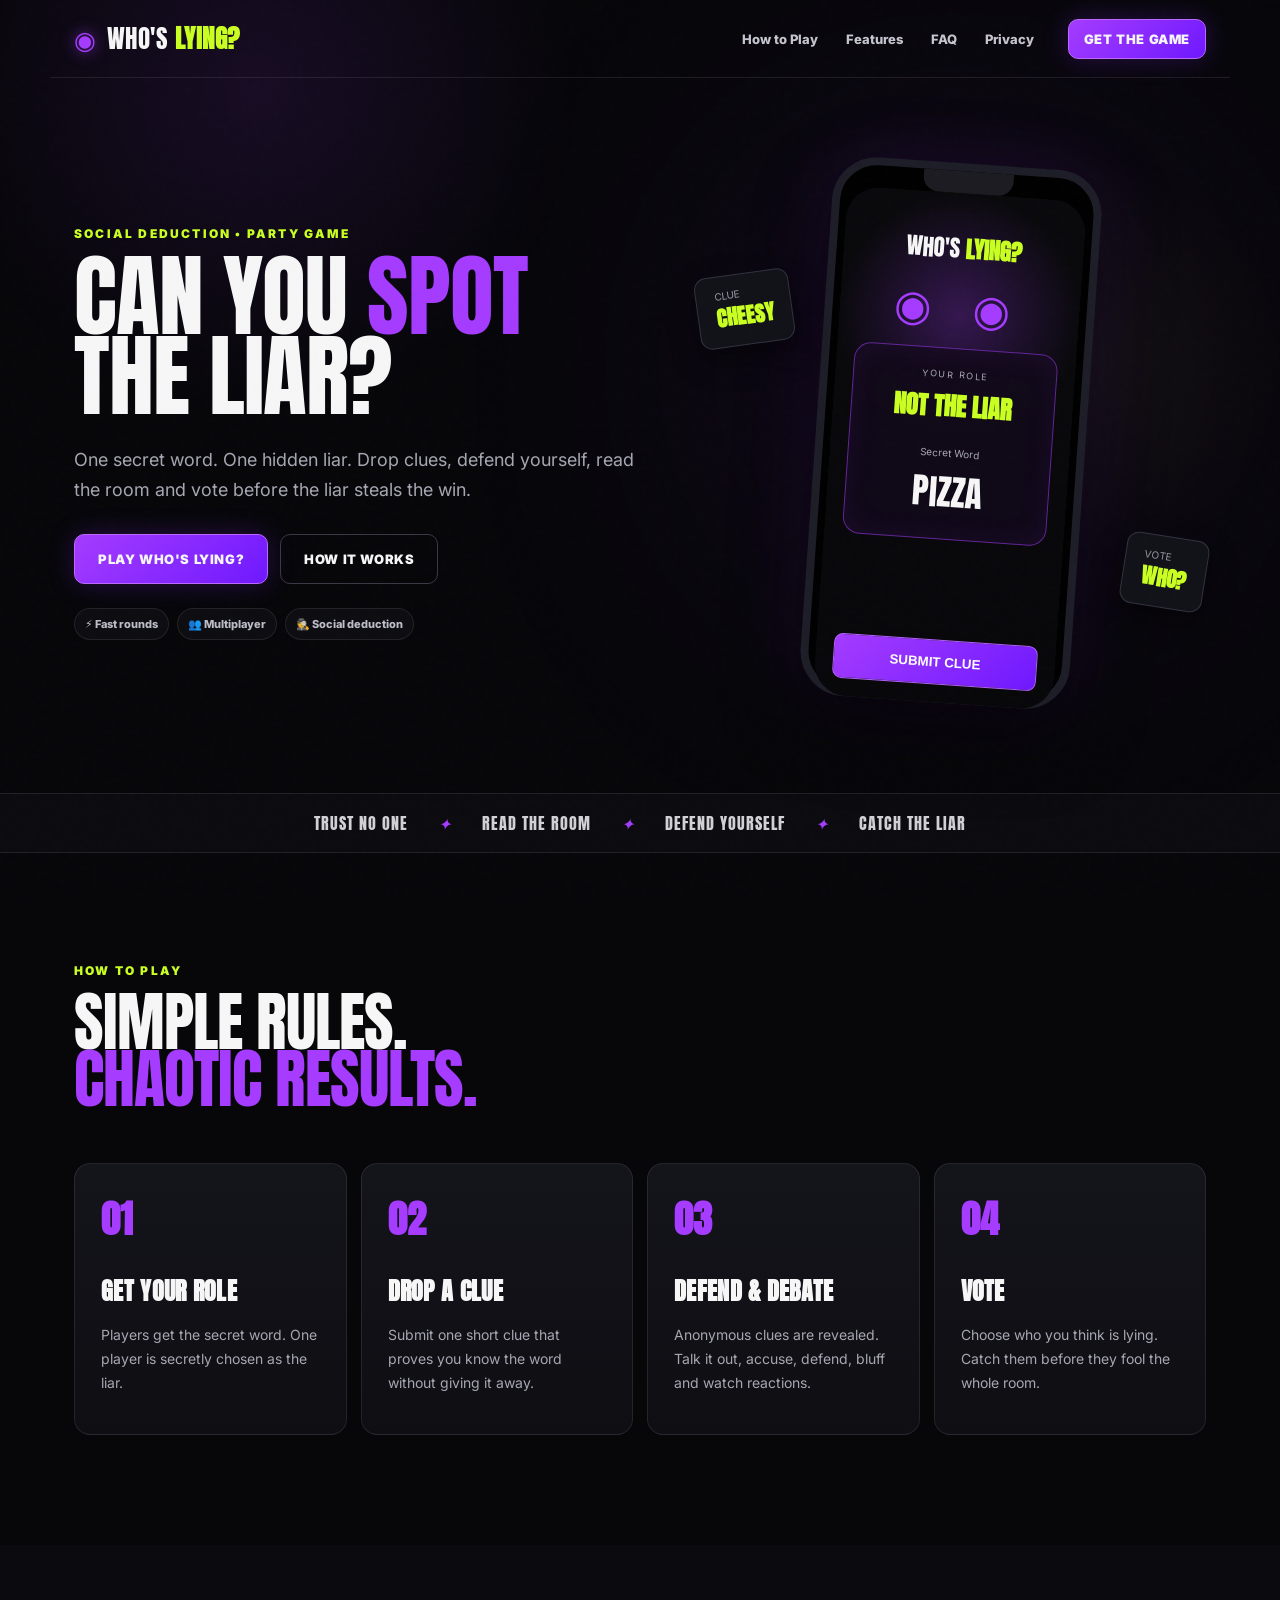
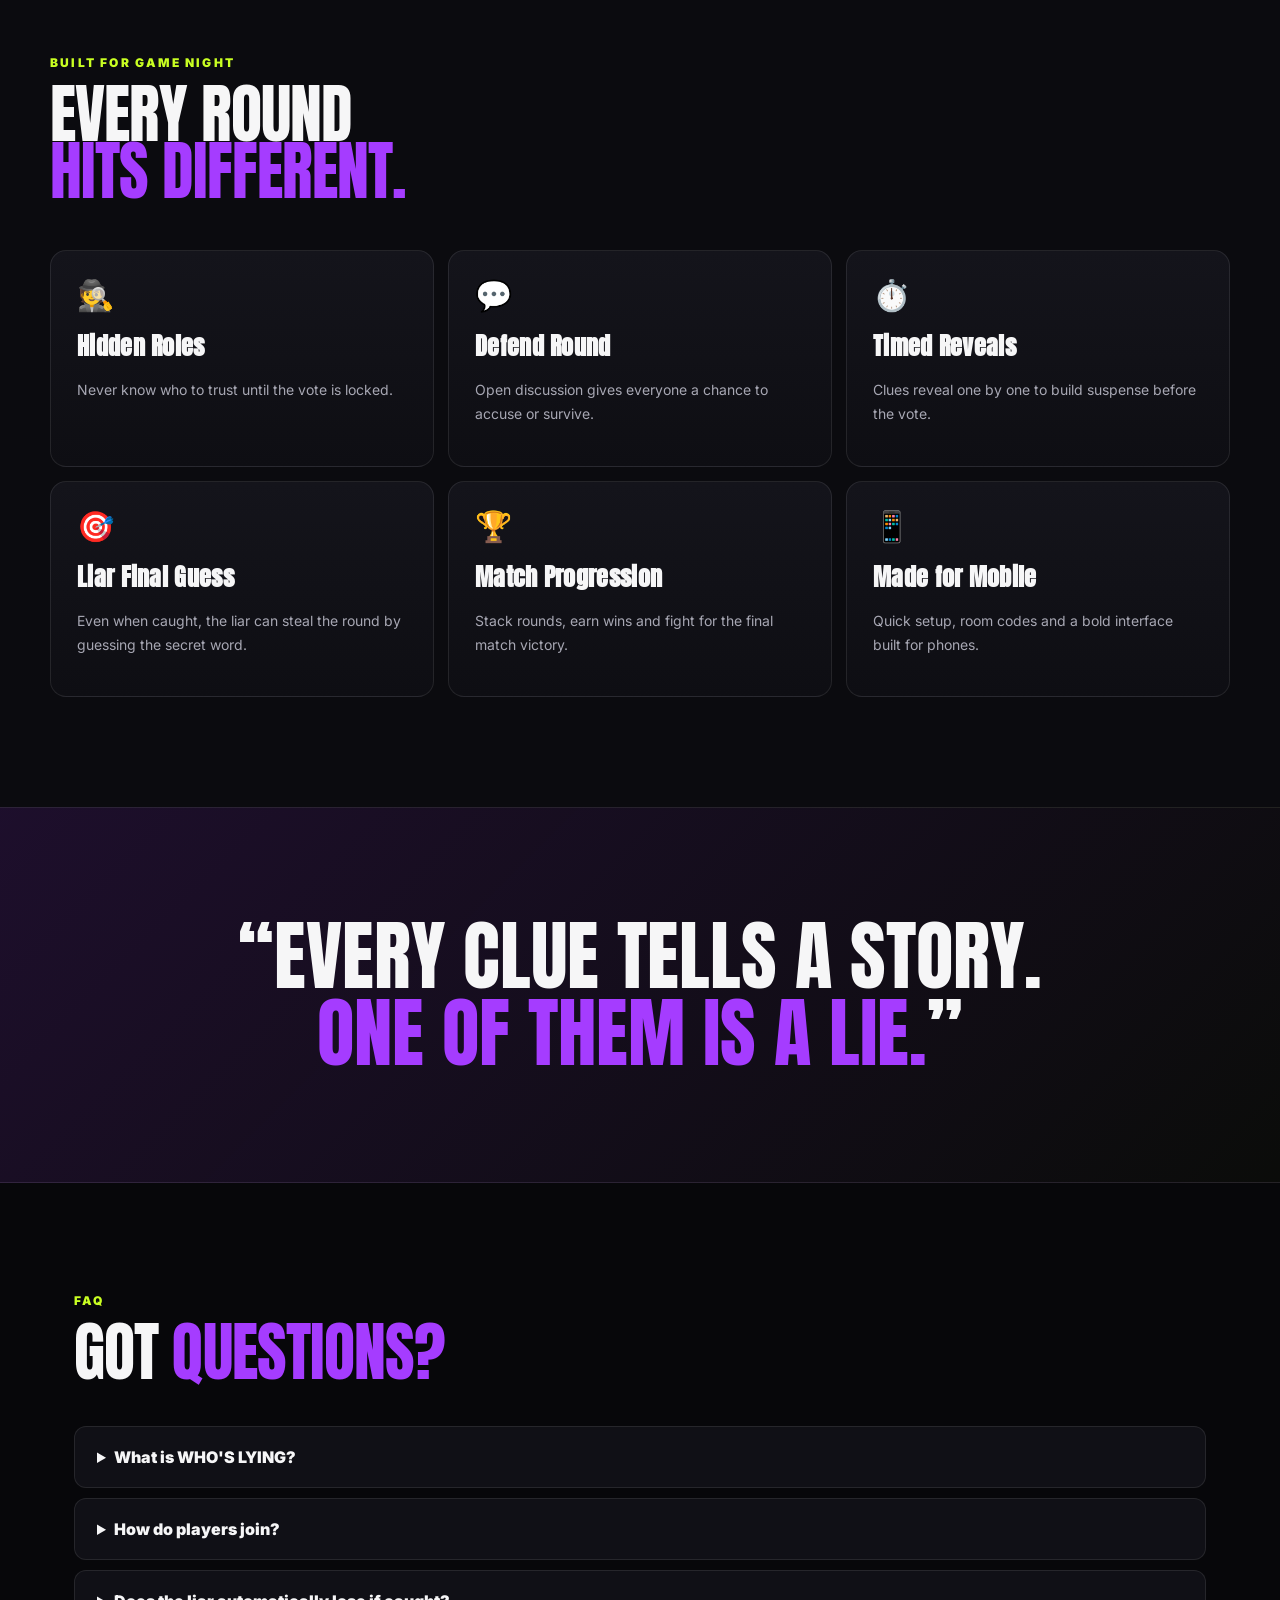
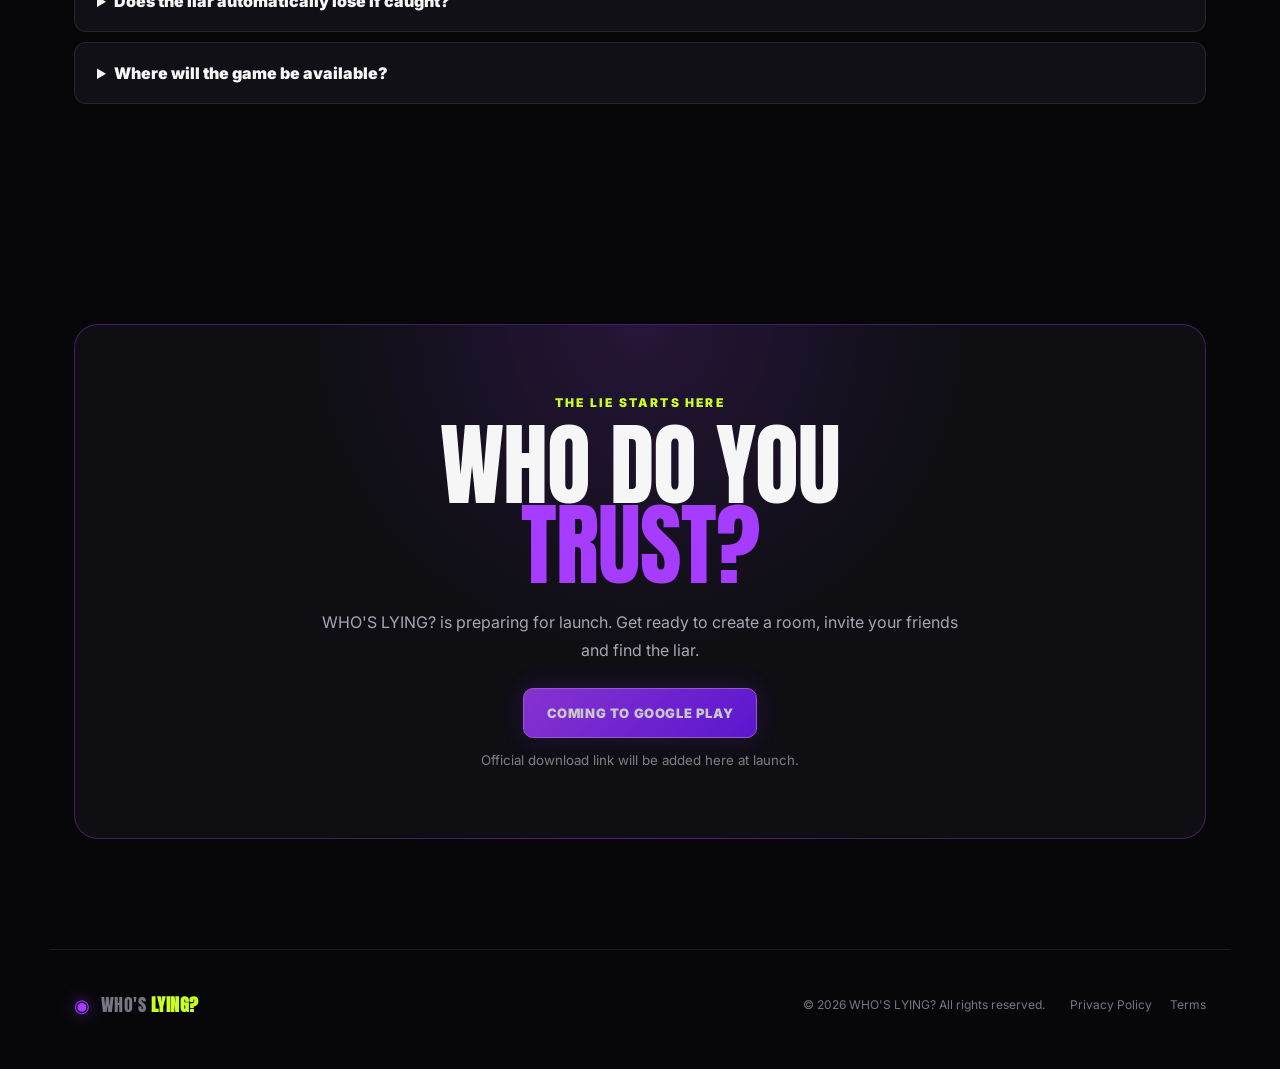
==== index.html @ 8c1a3a55 "Add files via upload" ====
<!DOCTYPE html>
<html lang="en">
<head>
  <meta charset="UTF-8" />
  <meta name="viewport" content="width=device-width, initial-scale=1.0" />
  <meta name="theme-color" content="#09090b" />
  <meta name="description" content="WHO'S LYING? — A fast-paced social deduction party game of clues, deception, debate and betrayal." />
  <title>WHO'S LYING? | Official Game</title>
  <link rel="icon" href="assets/favicon.svg" type="image/svg+xml" />
  <link rel="stylesheet" href="styles.css" />
</head>
<body>
  <div class="noise"></div>
  <header class="site-header">
    <a href="#top" class="brand" aria-label="WHO'S LYING home">
      <span class="eye">◉</span>
      <span>WHO'S <b>LYING?</b></span>
    </a>
    <nav>
      <a href="#how">How to Play</a>
      <a href="#features">Features</a>
      <a href="#faq">FAQ</a>
      <a href="privacy.html">Privacy</a>
    </nav>
    <a class="btn btn-small" href="#download">GET THE GAME</a>
  </header>

  <main id="top">
    <section class="hero">
      <div class="hero-glow"></div>
      <div class="hero-copy reveal">
        <div class="eyebrow">SOCIAL DEDUCTION • PARTY GAME</div>
        <h1>CAN YOU <span>SPOT</span><br>THE LIAR?</h1>
        <p>One secret word. One hidden liar. Drop clues, defend yourself, read the room and vote before the liar steals the win.</p>
        <div class="hero-actions">
          <a class="btn" href="#download">PLAY WHO'S LYING?</a>
          <a class="btn btn-ghost" href="#how">HOW IT WORKS</a>
        </div>
        <div class="chips">
          <span>⚡ Fast rounds</span>
          <span>👥 Multiplayer</span>
          <span>🕵️ Social deduction</span>
        </div>
      </div>

      <div class="hero-card reveal">
        <div class="phone">
          <div class="phone-top"></div>
          <div class="screen">
            <div class="mini-logo">WHO'S <strong>LYING?</strong></div>
            <div class="eyes">◉ ◉</div>
            <div class="role-card">
              <div class="tiny">YOUR ROLE</div>
              <h3>NOT THE LIAR</h3>
              <p>Secret Word</p>
              <div class="secret">PIZZA</div>
            </div>
            <button>SUBMIT CLUE</button>
          </div>
        </div>
        <div class="float-card fc1">CLUE<br><strong>CHEESY</strong></div>
        <div class="float-card fc2">VOTE<br><strong>WHO?</strong></div>
      </div>
    </section>

    <section class="ticker">
      <span>TRUST NO ONE</span><i>✦</i><span>READ THE ROOM</span><i>✦</i><span>DEFEND YOURSELF</span><i>✦</i><span>CATCH THE LIAR</span>
    </section>

    <section id="how" class="section">
      <div class="section-heading reveal">
        <div class="eyebrow">HOW TO PLAY</div>
        <h2>SIMPLE RULES.<br><span>CHAOTIC RESULTS.</span></h2>
      </div>
      <div class="steps">
        <article class="step reveal"><b>01</b><h3>GET YOUR ROLE</h3><p>Players get the secret word. One player is secretly chosen as the liar.</p></article>
        <article class="step reveal"><b>02</b><h3>DROP A CLUE</h3><p>Submit one short clue that proves you know the word without giving it away.</p></article>
        <article class="step reveal"><b>03</b><h3>DEFEND & DEBATE</h3><p>Anonymous clues are revealed. Talk it out, accuse, defend, bluff and watch reactions.</p></article>
        <article class="step reveal"><b>04</b><h3>VOTE</h3><p>Choose who you think is lying. Catch them before they fool the whole room.</p></article>
      </div>
    </section>

    <section id="features" class="section alt">
      <div class="section-heading reveal">
        <div class="eyebrow">BUILT FOR GAME NIGHT</div>
        <h2>EVERY ROUND<br><span>HITS DIFFERENT.</span></h2>
      </div>
      <div class="feature-grid">
        <article class="feature reveal"><div>🕵️</div><h3>Hidden Roles</h3><p>Never know who to trust until the vote is locked.</p></article>
        <article class="feature reveal"><div>💬</div><h3>Defend Round</h3><p>Open discussion gives everyone a chance to accuse or survive.</p></article>
        <article class="feature reveal"><div>⏱️</div><h3>Timed Reveals</h3><p>Clues reveal one by one to build suspense before the vote.</p></article>
        <article class="feature reveal"><div>🎯</div><h3>Liar Final Guess</h3><p>Even when caught, the liar can steal the round by guessing the secret word.</p></article>
        <article class="feature reveal"><div>🏆</div><h3>Match Progression</h3><p>Stack rounds, earn wins and fight for the final match victory.</p></article>
        <article class="feature reveal"><div>📱</div><h3>Made for Mobile</h3><p>Quick setup, room codes and a bold interface built for phones.</p></article>
      </div>
    </section>

    <section class="quote-band">
      <div class="quote reveal">“EVERY CLUE TELLS A STORY.<br><span>ONE OF THEM IS A LIE.</span>”</div>
    </section>

    <section id="faq" class="section">
      <div class="section-heading reveal">
        <div class="eyebrow">FAQ</div>
        <h2>GOT <span>QUESTIONS?</span></h2>
      </div>
      <div class="faq-list">
        <details class="reveal"><summary>What is WHO'S LYING?</summary><p>A multiplayer social deduction party game where most players know a secret word and one hidden liar tries to blend in.</p></details>
        <details class="reveal"><summary>How do players join?</summary><p>The host creates a room and shares a room code. Other players enter the code to join the match.</p></details>
        <details class="reveal"><summary>Does the liar automatically lose if caught?</summary><p>No. The liar gets one final chance to guess the secret word. A correct guess steals the round.</p></details>
        <details class="reveal"><summary>Where will the game be available?</summary><p>The first public release is being prepared for Google Play. Additional platforms can be added later.</p></details>
      </div>
    </section>

    <section id="download" class="download section">
      <div class="download-box reveal">
        <div class="eyebrow">THE LIE STARTS HERE</div>
        <h2>WHO DO YOU<br><span>TRUST?</span></h2>
        <p>WHO'S LYING? is preparing for launch. Get ready to create a room, invite your friends and find the liar.</p>
        <a class="btn disabled" href="#" aria-disabled="true">COMING TO GOOGLE PLAY</a>
        <small>Official download link will be added here at launch.</small>
      </div>
    </section>
  </main>

  <footer>
    <div class="brand footer-brand"><span class="eye">◉</span><span>WHO'S <b>LYING?</b></span></div>
    <p>© <span id="year"></span> WHO'S LYING? All rights reserved.</p>
    <div><a href="privacy.html">Privacy Policy</a><a href="terms.html">Terms</a></div>
  </footer>

  <script src="script.js"></script>
</body>
</html>
---- styles.css ----
@import url('https://fonts.googleapis.com/css2?family=Anton&family=Inter:wght@400;600;700;800;900&display=swap');

:root{
  --bg:#07070a; --panel:#111116; --panel2:#15151d; --white:#f6f6f7;
  --muted:#a7a7b3; --purple:#a53cff; --purple2:#6f19ff; --lime:#c9ff22; --gold:#ffd43b;
  --border:rgba(255,255,255,.09); --max:1180px;
}
*{box-sizing:border-box}html{scroll-behavior:smooth}body{margin:0;background:var(--bg);color:var(--white);font-family:Inter,system-ui,sans-serif;overflow-x:hidden}
body:before{content:"";position:fixed;inset:0;pointer-events:none;background:radial-gradient(circle at 20% 10%,rgba(165,60,255,.11),transparent 25%),radial-gradient(circle at 85% 40%,rgba(201,255,34,.045),transparent 18%);z-index:-2}
.noise{position:fixed;inset:0;opacity:.025;pointer-events:none;z-index:99;background-image:url("data:image/svg+xml,%3Csvg viewBox='0 0 180 180' xmlns='http://www.w3.org/2000/svg'%3E%3Cfilter id='n'%3E%3CfeTurbulence type='fractalNoise' baseFrequency='.8' numOctaves='4' stitchTiles='stitch'/%3E%3C/filter%3E%3Crect width='100%25' height='100%25' filter='url(%23n)' opacity='.5'/%3E%3C/svg%3E")}
a{color:inherit;text-decoration:none}.site-header{height:78px;display:flex;align-items:center;gap:34px;max-width:var(--max);margin:auto;padding:0 24px;border-bottom:1px solid var(--border)}
.brand{font-family:Anton,sans-serif;font-size:25px;letter-spacing:.5px;display:flex;align-items:center;gap:10px;white-space:nowrap}.brand b{color:var(--lime)}.eye{color:var(--purple);filter:drop-shadow(0 0 8px rgba(165,60,255,.65))}
nav{display:flex;gap:28px;margin-left:auto}nav a{font-size:13px;font-weight:800;color:#c5c5cf}nav a:hover{color:var(--lime)}
.btn{display:inline-flex;align-items:center;justify-content:center;padding:16px 23px;background:linear-gradient(135deg,var(--purple),var(--purple2));border:1px solid #bc68ff;border-radius:10px;font-size:13px;font-weight:900;letter-spacing:.6px;box-shadow:0 0 26px rgba(144,43,255,.24);transition:.2s transform,.2s box-shadow}
.btn:hover{transform:translateY(-2px);box-shadow:0 0 35px rgba(144,43,255,.38)}.btn-small{padding:11px 15px}.btn-ghost{background:transparent;border-color:#3a3a47;box-shadow:none}.btn-ghost:hover{border-color:var(--lime);box-shadow:none}.disabled{opacity:.8;cursor:default}
.hero{min-height:680px;max-width:var(--max);margin:auto;padding:85px 24px 90px;display:grid;grid-template-columns:1.05fr .95fr;align-items:center;gap:60px;position:relative}
.hero-glow{position:absolute;width:420px;height:420px;background:var(--purple);filter:blur(150px);opacity:.12;right:60px;top:80px;border-radius:50%;z-index:-1}
.eyebrow{font-size:12px;font-weight:900;letter-spacing:2.2px;color:var(--lime);margin-bottom:16px}.hero h1,.section-heading h2,.download h2{font-family:Anton,sans-serif;font-weight:400;font-size:clamp(60px,7vw,105px);line-height:.89;letter-spacing:-1px;margin:0}.hero h1 span,.section-heading span,.download h2 span,.quote span{color:var(--purple)}
.hero p{max-width:620px;color:var(--muted);font-size:18px;line-height:1.7;margin:28px 0}.hero-actions{display:flex;gap:12px;flex-wrap:wrap}.chips{display:flex;gap:8px;flex-wrap:wrap;margin-top:24px}.chips span{font-size:11px;font-weight:800;color:#bdbdc8;border:1px solid var(--border);background:#0d0d12;padding:8px 10px;border-radius:999px}
.hero-card{display:flex;align-items:center;justify-content:center;position:relative;min-height:480px}.phone{width:270px;height:540px;border:8px solid #1e1e28;border-radius:45px;background:#000;padding:7px;transform:rotate(4deg);box-shadow:0 30px 70px rgba(0,0,0,.6),0 0 70px rgba(165,60,255,.13)}
.phone-top{width:90px;height:22px;background:#1c1c22;border-radius:0 0 15px 15px;margin:-7px auto 0;position:relative;z-index:2}.screen{height:100%;border-radius:33px;padding:38px 18px 18px;background:radial-gradient(circle at 50% 24%,rgba(165,60,255,.28),transparent 30%),linear-gradient(#0a0a0d,#08080b);display:flex;flex-direction:column;align-items:center}
.mini-logo{font-family:Anton;font-size:23px}.mini-logo strong{color:var(--lime)}.eyes{font-size:43px;color:var(--purple);letter-spacing:15px;margin:15px 0}.role-card{width:100%;border:1px solid rgba(165,60,255,.55);background:rgba(18,10,26,.9);padding:20px;border-radius:17px;text-align:center;box-shadow:inset 0 0 30px rgba(165,60,255,.08)}.tiny{font-size:9px;color:#a7a7b3;letter-spacing:1.5px}.role-card h3{font-family:Anton;color:var(--lime);font-size:25px;margin:8px 0 20px}.role-card p{font-size:10px;margin:0;color:#a7a7b3}.secret{font-family:Anton;font-size:35px;margin-top:4px}.screen button{margin-top:auto;width:100%;padding:14px;border-radius:9px;border:1px solid #b65fff;background:linear-gradient(135deg,var(--purple),var(--purple2));color:white;font-weight:900}
.float-card{position:absolute;background:#121219;border:1px solid #333341;border-radius:12px;padding:13px 18px;font-size:10px;color:#9999a6;box-shadow:0 12px 30px rgba(0,0,0,.45)}.float-card strong{font-family:Anton;color:var(--lime);font-size:21px}.fc1{left:0;top:110px;transform:rotate(-8deg)}.fc2{right:0;bottom:95px;transform:rotate(9deg)}
.ticker{border-top:1px solid var(--border);border-bottom:1px solid var(--border);padding:17px 10px;display:flex;justify-content:center;gap:30px;flex-wrap:wrap;background:#0c0c10;font-family:Anton;letter-spacing:1px;color:#d1d1d7}.ticker i{color:var(--purple)}
.section{max-width:var(--max);margin:auto;padding:110px 24px}.section-heading h2{font-size:clamp(48px,5vw,76px)}.steps{display:grid;grid-template-columns:repeat(4,1fr);gap:14px;margin-top:55px}.step,.feature{background:linear-gradient(180deg,#14141b,#0e0e13);border:1px solid var(--border);border-radius:16px;padding:26px;min-height:230px}.step b{font-family:Anton;color:var(--purple);font-size:38px}.step h3,.feature h3{font-family:Anton;font-size:24px;letter-spacing:.3px;margin:25px 0 10px}.step p,.feature p{color:var(--muted);font-size:14px;line-height:1.7}.alt{max-width:none;background:#0b0b0f}.alt>*{max-width:var(--max);margin-left:auto;margin-right:auto}.feature-grid{display:grid;grid-template-columns:repeat(3,1fr);gap:14px;margin-top:50px}.feature{min-height:205px}.feature>div{font-size:30px}.feature h3{margin:15px 0 7px}
.quote-band{padding:110px 24px;text-align:center;background:linear-gradient(135deg,rgba(165,60,255,.14),rgba(201,255,34,.025));border-top:1px solid var(--border);border-bottom:1px solid var(--border)}.quote{font-family:Anton;font-size:clamp(40px,6vw,82px);line-height:1}
.faq-list{margin-top:45px;display:grid;gap:10px}.faq-list details{border:1px solid var(--border);background:#101016;border-radius:12px;padding:20px 22px}.faq-list summary{cursor:pointer;font-weight:900}.faq-list p{color:var(--muted);line-height:1.7}
.download-box{text-align:center;border:1px solid rgba(165,60,255,.35);border-radius:24px;padding:70px 30px;background:radial-gradient(circle at 50% 0%,rgba(165,60,255,.16),transparent 43%),#0e0e13}.download h2{font-size:clamp(56px,7vw,90px)}.download p{max-width:650px;margin:24px auto;color:var(--muted);line-height:1.7}.download small{display:block;margin-top:14px;color:#7f7f8c}
footer{max-width:var(--max);margin:auto;padding:35px 24px 45px;border-top:1px solid var(--border);display:flex;align-items:center;gap:25px;color:#777784;font-size:12px}.footer-brand{font-size:18px;margin-right:auto}footer div:last-child{display:flex;gap:18px}
.reveal{opacity:0;transform:translateY(18px);transition:opacity .65s ease,transform .65s ease}.reveal.visible{opacity:1;transform:none}

@media(max-width:900px){
  nav{display:none}.site-header{height:68px}.site-header .btn-small{margin-left:auto}.hero{grid-template-columns:1fr;padding-top:65px}.hero-copy{text-align:center}.hero p{margin-left:auto;margin-right:auto}.hero-actions,.chips{justify-content:center}.hero-card{margin-top:20px}.steps{grid-template-columns:1fr 1fr}.feature-grid{grid-template-columns:1fr 1fr}
}
@media(max-width:590px){
  .brand{font-size:20px}.site-header .btn-small{font-size:10px;padding:9px 10px}.hero{padding-left:18px;padding-right:18px;gap:20px}.hero h1{font-size:58px}.phone{width:235px;height:480px}.hero-card{min-height:500px}.fc1{left:-5px}.fc2{right:-5px}.steps,.feature-grid{grid-template-columns:1fr}.step{min-height:190px}.section{padding:80px 18px}.ticker{gap:14px;font-size:13px}footer{flex-direction:column;align-items:flex-start}.footer-brand{margin-right:0}
}
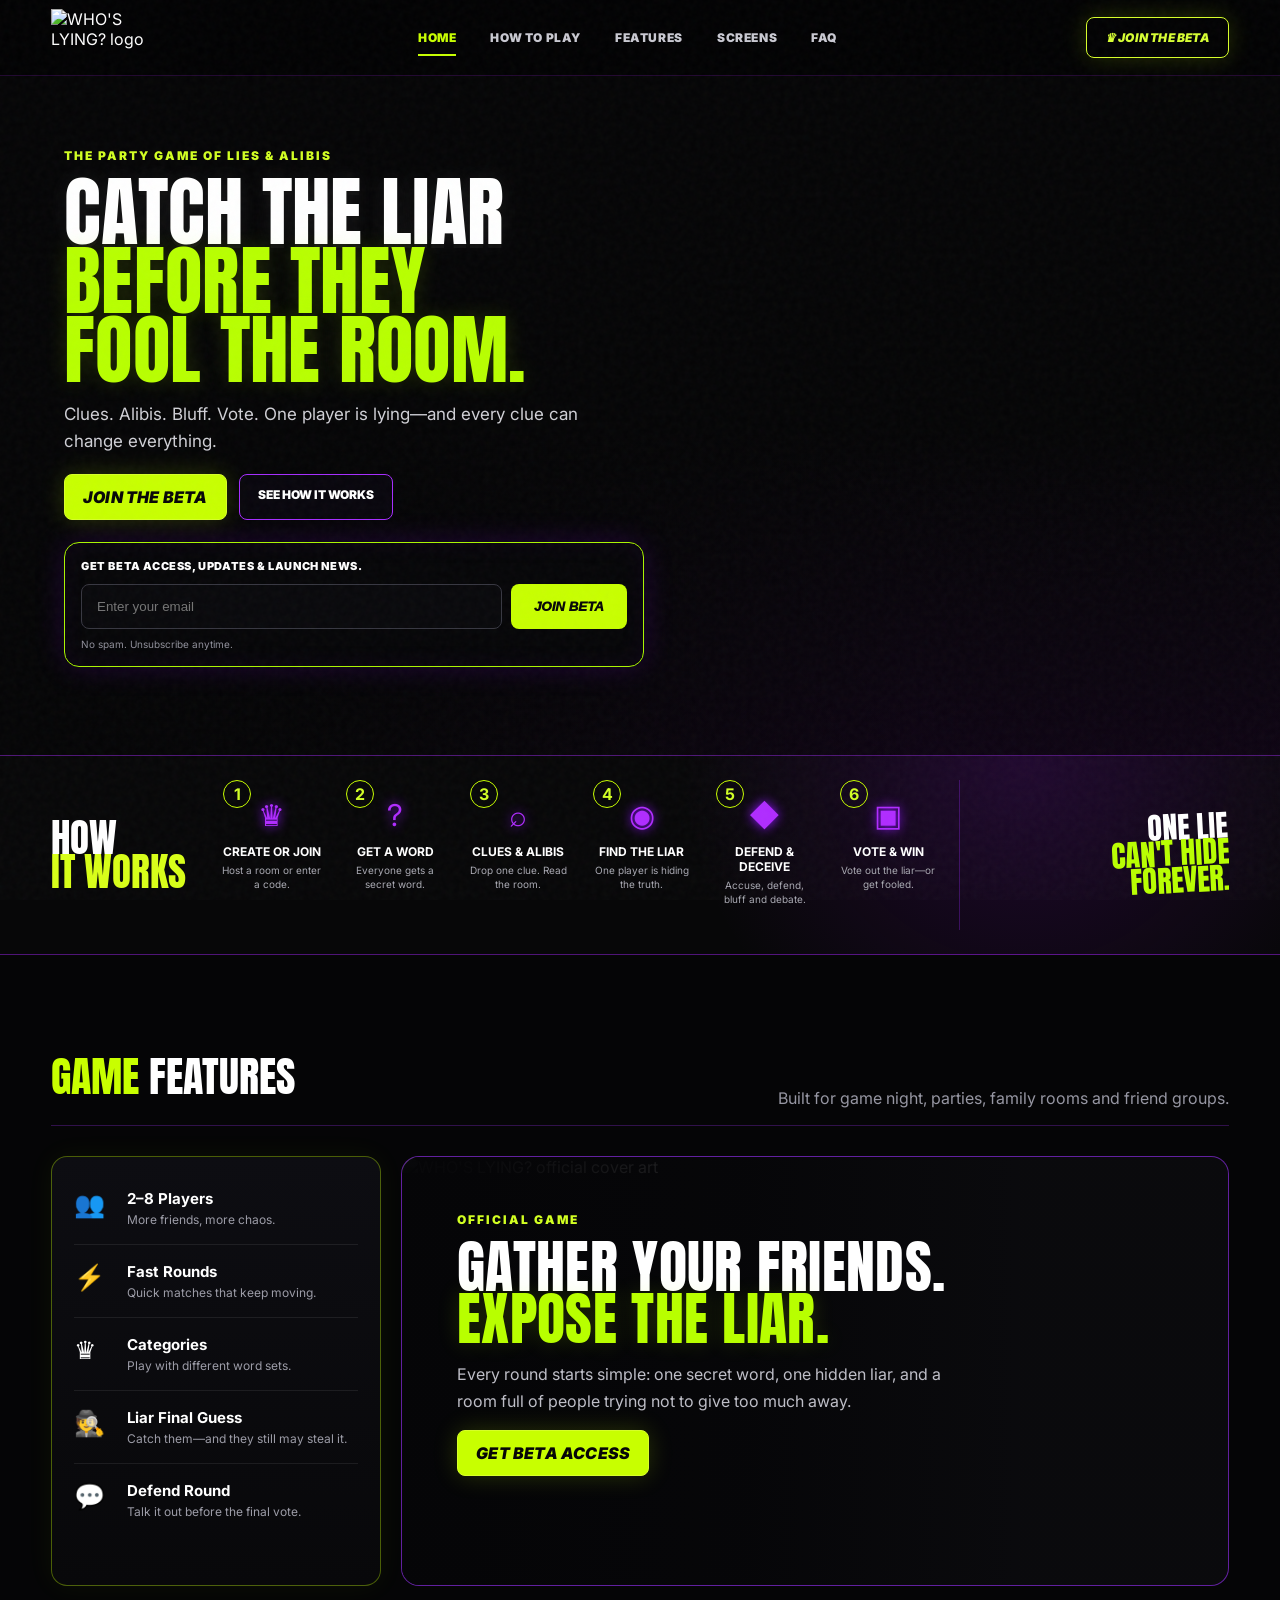
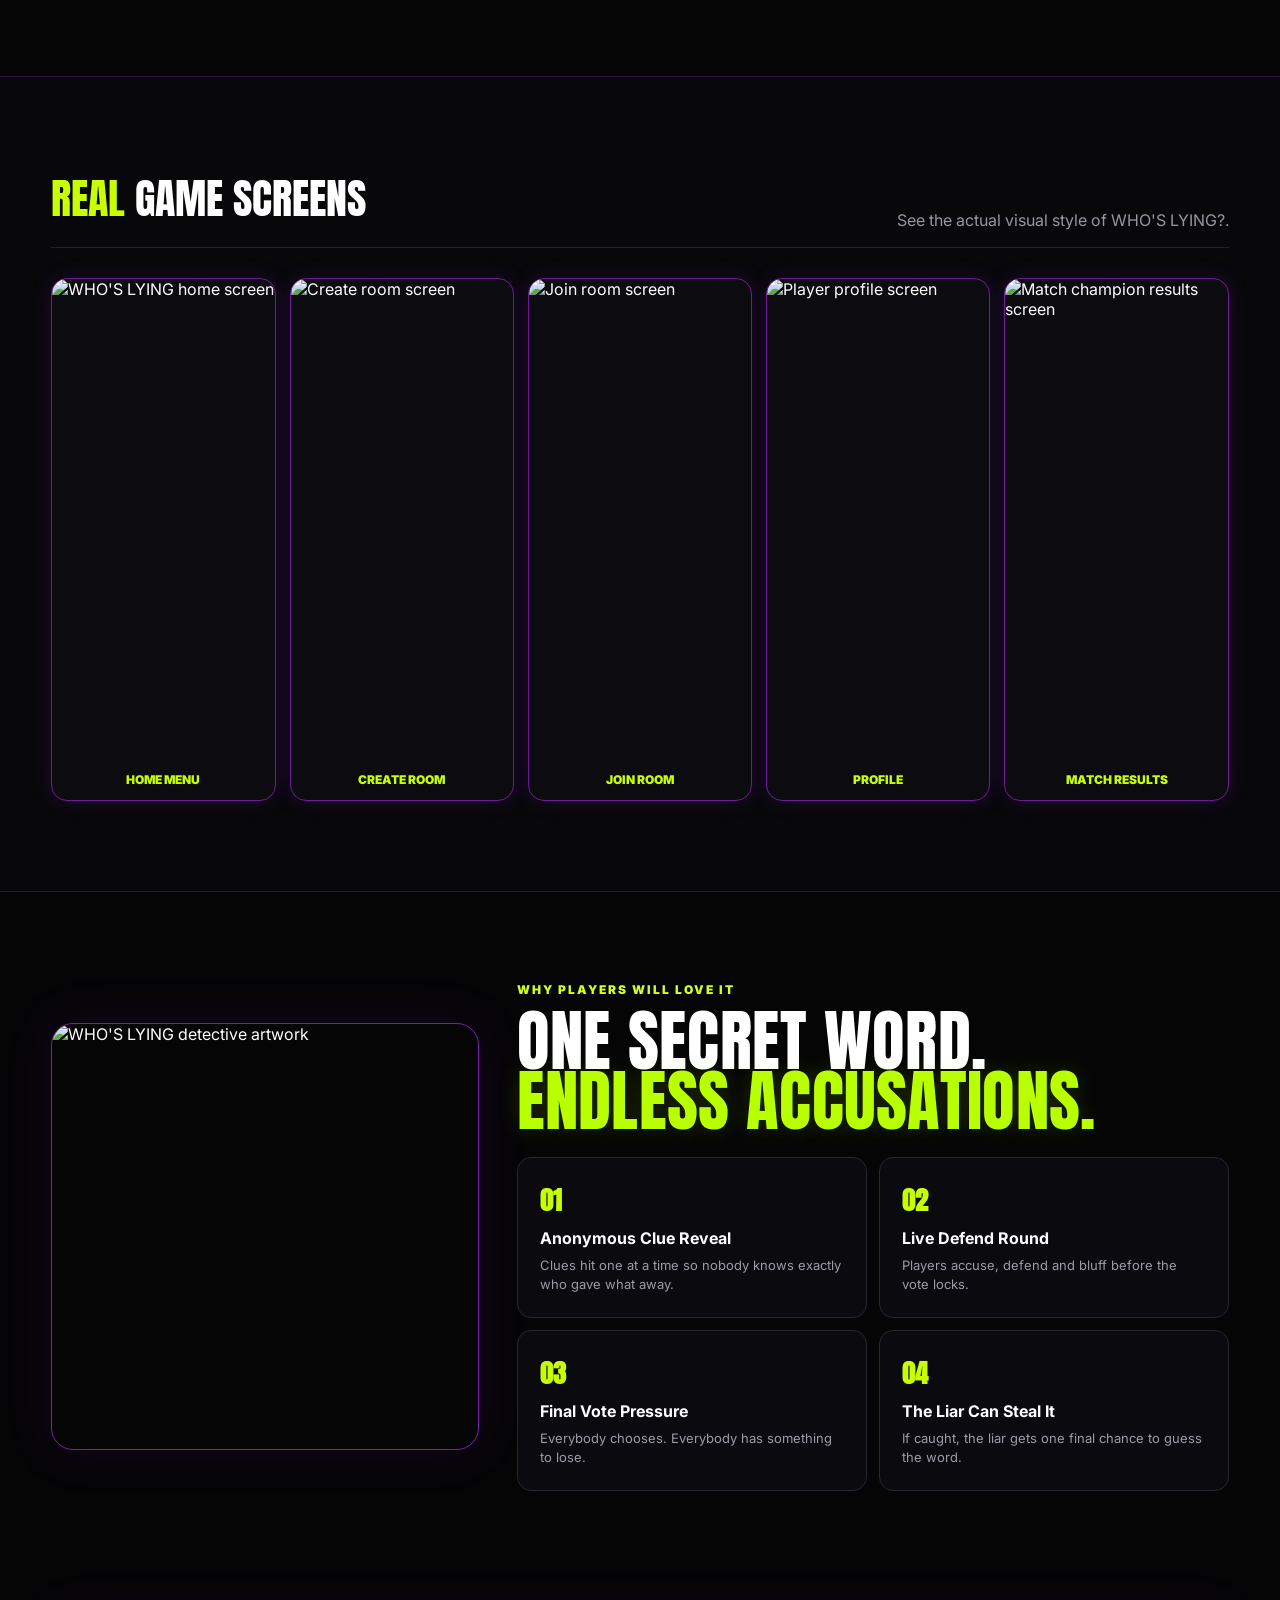
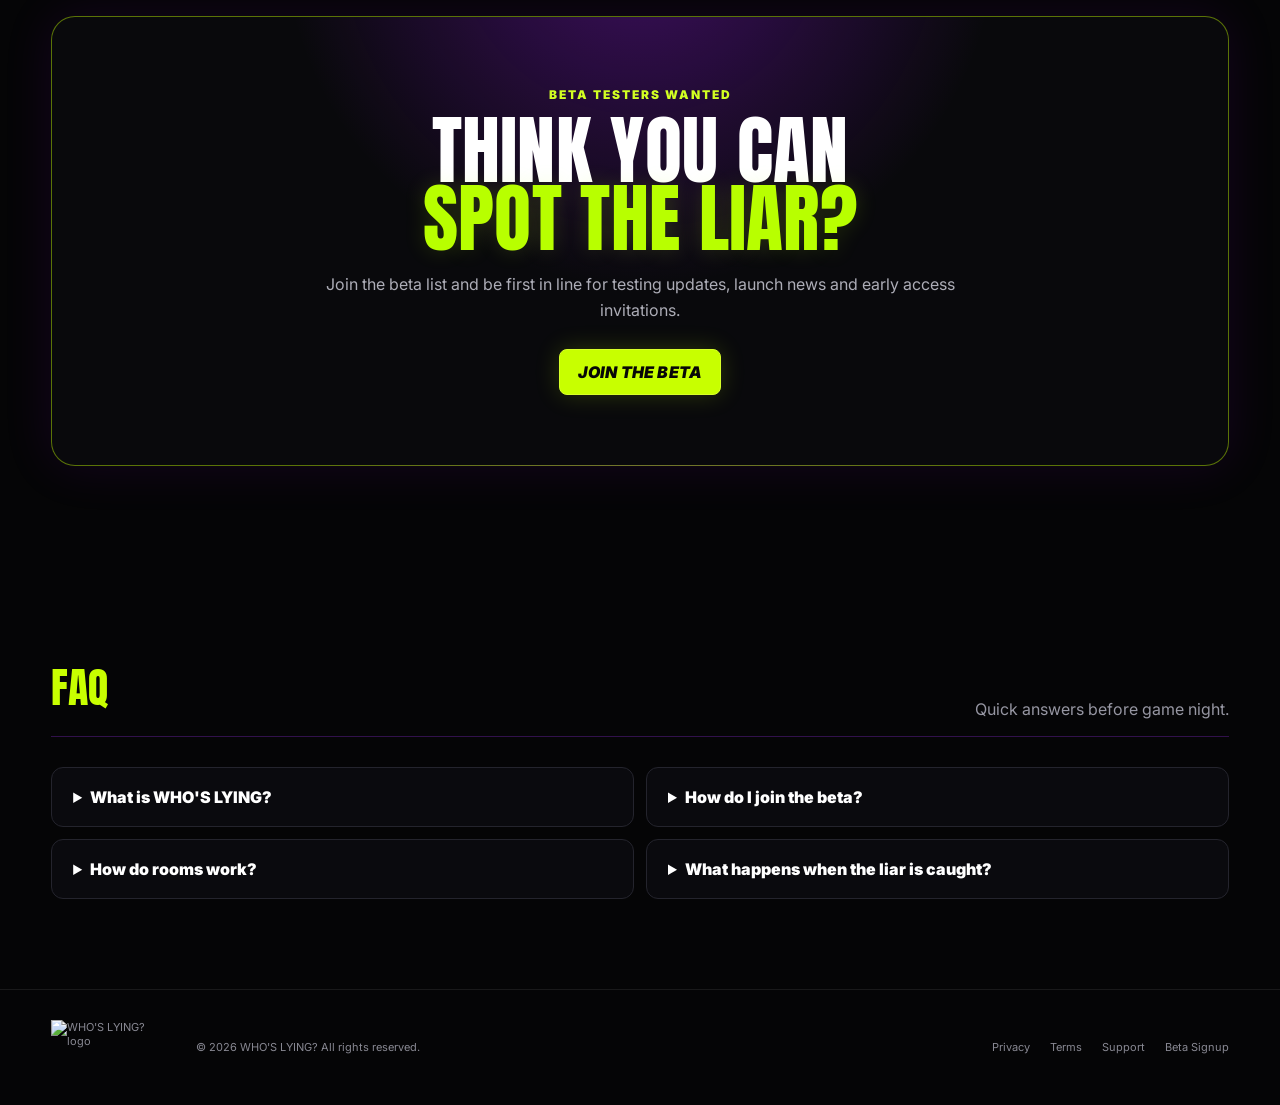
==== commit d1472578: "Add files via upload" ====
--- a/index.html
+++ b/index.html
@@ -1,132 +1,155 @@
-<!DOCTYPE html>
+<!doctype html>
 <html lang="en">
 <head>
-  <meta charset="UTF-8" />
-  <meta name="viewport" content="width=device-width, initial-scale=1.0" />
-  <meta name="theme-color" content="#09090b" />
-  <meta name="description" content="WHO'S LYING? — A fast-paced social deduction party game of clues, deception, debate and betrayal." />
-  <title>WHO'S LYING? | Official Game</title>
-  <link rel="icon" href="assets/favicon.svg" type="image/svg+xml" />
-  <link rel="stylesheet" href="styles.css" />
+  <meta charset="utf-8">
+  <meta name="viewport" content="width=device-width, initial-scale=1">
+  <meta name="theme-color" content="#050506">
+  <meta name="description" content="WHO'S LYING? — the party game of lies, alibis, clues and chaos. Join the beta.">
+  <title>WHO'S LYING? — Official Game</title>
+  <link rel="icon" href="assets/favicon.svg" type="image/svg+xml">
+  <link rel="preconnect" href="https://fonts.googleapis.com">
+  <link rel="preconnect" href="https://fonts.gstatic.com" crossorigin>
+  <link href="https://fonts.googleapis.com/css2?family=Anton&family=Inter:wght@400;600;700;800;900&display=swap" rel="stylesheet">
+  <link rel="stylesheet" href="styles.css">
 </head>
 <body>
-  <div class="noise"></div>
-  <header class="site-header">
-    <a href="#top" class="brand" aria-label="WHO'S LYING home">
-      <span class="eye">◉</span>
-      <span>WHO'S <b>LYING?</b></span>
+  <div class="grain"></div>
+  <header class="topbar">
+    <a href="#top" class="mini-logo" aria-label="WHO'S LYING home">
+      <img src="assets/cover.jpg" alt="WHO'S LYING? logo">
     </a>
-    <nav>
-      <a href="#how">How to Play</a>
-      <a href="#features">Features</a>
+    <button class="menu-button" aria-label="Open menu" aria-expanded="false">☰</button>
+    <nav class="navlinks">
+      <a class="active" href="#top">HOME</a>
+      <a href="#how">HOW TO PLAY</a>
+      <a href="#features">FEATURES</a>
+      <a href="#screens">SCREENS</a>
       <a href="#faq">FAQ</a>
-      <a href="privacy.html">Privacy</a>
     </nav>
-    <a class="btn btn-small" href="#download">GET THE GAME</a>
+    <a class="beta-nav" href="#beta">♛ JOIN THE BETA</a>
   </header>
 
   <main id="top">
     <section class="hero">
-      <div class="hero-glow"></div>
+      <div class="hero-media" aria-hidden="true"></div>
+      <div class="hero-shade"></div>
       <div class="hero-copy reveal">
-        <div class="eyebrow">SOCIAL DEDUCTION • PARTY GAME</div>
-        <h1>CAN YOU <span>SPOT</span><br>THE LIAR?</h1>
-        <p>One secret word. One hidden liar. Drop clues, defend yourself, read the room and vote before the liar steals the win.</p>
+        <div class="tag">THE PARTY GAME OF LIES & ALIBIS</div>
+        <h1>CATCH THE LIAR<br><span>BEFORE THEY<br>FOOL THE ROOM.</span></h1>
+        <p>Clues. Alibis. Bluff. Vote. One player is lying—and every clue can change everything.</p>
         <div class="hero-actions">
-          <a class="btn" href="#download">PLAY WHO'S LYING?</a>
-          <a class="btn btn-ghost" href="#how">HOW IT WORKS</a>
+          <a class="primary-btn" href="#beta">JOIN THE BETA</a>
+          <a class="ghost-btn" href="#how">SEE HOW IT WORKS</a>
         </div>
-        <div class="chips">
-          <span>⚡ Fast rounds</span>
-          <span>👥 Multiplayer</span>
-          <span>🕵️ Social deduction</span>
-        </div>
-      </div>
-
-      <div class="hero-card reveal">
-        <div class="phone">
-          <div class="phone-top"></div>
-          <div class="screen">
-            <div class="mini-logo">WHO'S <strong>LYING?</strong></div>
-            <div class="eyes">◉ ◉</div>
-            <div class="role-card">
-              <div class="tiny">YOUR ROLE</div>
-              <h3>NOT THE LIAR</h3>
-              <p>Secret Word</p>
-              <div class="secret">PIZZA</div>
-            </div>
-            <button>SUBMIT CLUE</button>
+        <form id="beta" class="beta-card" action="https://formsubmit.co/waltermoore89@gmail.com" method="POST">
+          <input type="hidden" name="_subject" value="New WHO'S LYING? Beta Signup">
+          <input type="hidden" name="_captcha" value="false">
+          <input type="hidden" name="_template" value="table">
+          <input type="hidden" name="_next" value="https://hunnitgrandgaming.github.io/whoslyingwebsite/beta-success.html">
+          <div class="beta-title">GET BETA ACCESS, UPDATES & LAUNCH NEWS.</div>
+          <div class="beta-row">
+            <label class="sr-only" for="beta-email">Email address</label>
+            <input id="beta-email" name="email" type="email" required autocomplete="email" placeholder="Enter your email">
+            <button type="submit">JOIN BETA</button>
           </div>
-        </div>
-        <div class="float-card fc1">CLUE<br><strong>CHEESY</strong></div>
-        <div class="float-card fc2">VOTE<br><strong>WHO?</strong></div>
+          <small>No spam. Unsubscribe anytime.</small>
+        </form>
       </div>
     </section>
 
-    <section class="ticker">
-      <span>TRUST NO ONE</span><i>✦</i><span>READ THE ROOM</span><i>✦</i><span>DEFEND YOURSELF</span><i>✦</i><span>CATCH THE LIAR</span>
-    </section>
-
-    <section id="how" class="section">
-      <div class="section-heading reveal">
-        <div class="eyebrow">HOW TO PLAY</div>
-        <h2>SIMPLE RULES.<br><span>CHAOTIC RESULTS.</span></h2>
+    <section id="how" class="how-strip">
+      <div class="how-title reveal"><span>HOW</span><br>IT WORKS</div>
+      <div class="steps-grid">
+        <article class="micro-step reveal"><b>1</b><span class="step-icon">♛</span><h3>CREATE OR JOIN</h3><p>Host a room or enter a code.</p></article>
+        <article class="micro-step reveal"><b>2</b><span class="step-icon">?</span><h3>GET A WORD</h3><p>Everyone gets a secret word.</p></article>
+        <article class="micro-step reveal"><b>3</b><span class="step-icon">⌕</span><h3>CLUES & ALIBIS</h3><p>Drop one clue. Read the room.</p></article>
+        <article class="micro-step reveal"><b>4</b><span class="step-icon">◉</span><h3>FIND THE LIAR</h3><p>One player is hiding the truth.</p></article>
+        <article class="micro-step reveal"><b>5</b><span class="step-icon">◆</span><h3>DEFEND & DECEIVE</h3><p>Accuse, defend, bluff and debate.</p></article>
+        <article class="micro-step reveal"><b>6</b><span class="step-icon">▣</span><h3>VOTE & WIN</h3><p>Vote out the liar—or get fooled.</p></article>
       </div>
-      <div class="steps">
-        <article class="step reveal"><b>01</b><h3>GET YOUR ROLE</h3><p>Players get the secret word. One player is secretly chosen as the liar.</p></article>
-        <article class="step reveal"><b>02</b><h3>DROP A CLUE</h3><p>Submit one short clue that proves you know the word without giving it away.</p></article>
-        <article class="step reveal"><b>03</b><h3>DEFEND & DEBATE</h3><p>Anonymous clues are revealed. Talk it out, accuse, defend, bluff and watch reactions.</p></article>
-        <article class="step reveal"><b>04</b><h3>VOTE</h3><p>Choose who you think is lying. Catch them before they fool the whole room.</p></article>
+      <div class="mascot-promo reveal">
+        <img src="assets/detective.jpg" alt="WHO'S LYING detective mascot">
+        <div>ONE LIE<br><span>CAN'T HIDE<br>FOREVER.</span></div>
       </div>
     </section>
 
-    <section id="features" class="section alt">
-      <div class="section-heading reveal">
-        <div class="eyebrow">BUILT FOR GAME NIGHT</div>
-        <h2>EVERY ROUND<br><span>HITS DIFFERENT.</span></h2>
+    <section id="features" class="content-section">
+      <div class="section-head reveal">
+        <div><span>GAME</span> FEATURES</div>
+        <p>Built for game night, parties, family rooms and friend groups.</p>
       </div>
-      <div class="feature-grid">
-        <article class="feature reveal"><div>🕵️</div><h3>Hidden Roles</h3><p>Never know who to trust until the vote is locked.</p></article>
-        <article class="feature reveal"><div>💬</div><h3>Defend Round</h3><p>Open discussion gives everyone a chance to accuse or survive.</p></article>
-        <article class="feature reveal"><div>⏱️</div><h3>Timed Reveals</h3><p>Clues reveal one by one to build suspense before the vote.</p></article>
-        <article class="feature reveal"><div>🎯</div><h3>Liar Final Guess</h3><p>Even when caught, the liar can steal the round by guessing the secret word.</p></article>
-        <article class="feature reveal"><div>🏆</div><h3>Match Progression</h3><p>Stack rounds, earn wins and fight for the final match victory.</p></article>
-        <article class="feature reveal"><div>📱</div><h3>Made for Mobile</h3><p>Quick setup, room codes and a bold interface built for phones.</p></article>
+      <div class="feature-layout">
+        <aside class="feature-card reveal">
+          <div class="feature-item"><span>👥</span><div><h3>2–8 Players</h3><p>More friends, more chaos.</p></div></div>
+          <div class="feature-item"><span>⚡</span><div><h3>Fast Rounds</h3><p>Quick matches that keep moving.</p></div></div>
+          <div class="feature-item"><span>♛</span><div><h3>Categories</h3><p>Play with different word sets.</p></div></div>
+          <div class="feature-item"><span>🕵️</span><div><h3>Liar Final Guess</h3><p>Catch them—and they still may steal it.</p></div></div>
+          <div class="feature-item"><span>💬</span><div><h3>Defend Round</h3><p>Talk it out before the final vote.</p></div></div>
+        </aside>
+        <div class="cover-card reveal">
+          <img src="assets/cover.jpg" alt="WHO'S LYING? official cover art">
+          <div class="cover-copy">
+            <div class="eyebrow">OFFICIAL GAME</div>
+            <h2>GATHER YOUR FRIENDS.<br><span>EXPOSE THE LIAR.</span></h2>
+            <p>Every round starts simple: one secret word, one hidden liar, and a room full of people trying not to give too much away.</p>
+            <a href="#beta" class="primary-btn">GET BETA ACCESS</a>
+          </div>
+        </div>
       </div>
     </section>
 
-    <section class="quote-band">
-      <div class="quote reveal">“EVERY CLUE TELLS A STORY.<br><span>ONE OF THEM IS A LIE.</span>”</div>
-    </section>
-
-    <section id="faq" class="section">
-      <div class="section-heading reveal">
-        <div class="eyebrow">FAQ</div>
-        <h2>GOT <span>QUESTIONS?</span></h2>
+    <section id="screens" class="screens-section">
+      <div class="section-head reveal">
+        <div><span>REAL</span> GAME SCREENS</div>
+        <p>See the actual visual style of WHO'S LYING?.</p>
       </div>
-      <div class="faq-list">
-        <details class="reveal"><summary>What is WHO'S LYING?</summary><p>A multiplayer social deduction party game where most players know a secret word and one hidden liar tries to blend in.</p></details>
-        <details class="reveal"><summary>How do players join?</summary><p>The host creates a room and shares a room code. Other players enter the code to join the match.</p></details>
-        <details class="reveal"><summary>Does the liar automatically lose if caught?</summary><p>No. The liar gets one final chance to guess the secret word. A correct guess steals the round.</p></details>
-        <details class="reveal"><summary>Where will the game be available?</summary><p>The first public release is being prepared for Google Play. Additional platforms can be added later.</p></details>
+      <div class="screen-row">
+        <figure class="screen-card reveal"><img src="assets/screen-home.jpg" alt="WHO'S LYING home screen"><figcaption>HOME MENU</figcaption></figure>
+        <figure class="screen-card reveal"><img src="assets/screen-create.jpg" alt="Create room screen"><figcaption>CREATE ROOM</figcaption></figure>
+        <figure class="screen-card reveal"><img src="assets/screen-join.jpg" alt="Join room screen"><figcaption>JOIN ROOM</figcaption></figure>
+        <figure class="screen-card reveal"><img src="assets/screen-profile.jpg" alt="Player profile screen"><figcaption>PROFILE</figcaption></figure>
+        <figure class="screen-card reveal"><img src="assets/screen-results.jpg" alt="Match champion results screen"><figcaption>MATCH RESULTS</figcaption></figure>
       </div>
     </section>
 
-    <section id="download" class="download section">
-      <div class="download-box reveal">
-        <div class="eyebrow">THE LIE STARTS HERE</div>
-        <h2>WHO DO YOU<br><span>TRUST?</span></h2>
-        <p>WHO'S LYING? is preparing for launch. Get ready to create a room, invite your friends and find the liar.</p>
-        <a class="btn disabled" href="#" aria-disabled="true">COMING TO GOOGLE PLAY</a>
-        <small>Official download link will be added here at launch.</small>
+    <section class="love-section">
+      <div class="love-art reveal"><img src="assets/detective.jpg" alt="WHO'S LYING detective artwork"></div>
+      <div class="love-copy reveal">
+        <div class="tag">WHY PLAYERS WILL LOVE IT</div>
+        <h2>ONE SECRET WORD.<br><span>ENDLESS ACCUSATIONS.</span></h2>
+        <div class="love-grid">
+          <div><b>01</b><h3>Anonymous Clue Reveal</h3><p>Clues hit one at a time so nobody knows exactly who gave what away.</p></div>
+          <div><b>02</b><h3>Live Defend Round</h3><p>Players accuse, defend and bluff before the vote locks.</p></div>
+          <div><b>03</b><h3>Final Vote Pressure</h3><p>Everybody chooses. Everybody has something to lose.</p></div>
+          <div><b>04</b><h3>The Liar Can Steal It</h3><p>If caught, the liar gets one final chance to guess the word.</p></div>
+        </div>
+      </div>
+    </section>
+
+    <section class="cta-section">
+      <div class="cta-card reveal">
+        <div class="eyebrow">BETA TESTERS WANTED</div>
+        <h2>THINK YOU CAN<br><span>SPOT THE LIAR?</span></h2>
+        <p>Join the beta list and be first in line for testing updates, launch news and early access invitations.</p>
+        <a class="primary-btn" href="#beta">JOIN THE BETA</a>
+      </div>
+    </section>
+
+    <section id="faq" class="faq-section">
+      <div class="section-head reveal"><div><span>FAQ</span></div><p>Quick answers before game night.</p></div>
+      <div class="faq-grid">
+        <details class="reveal"><summary>What is WHO'S LYING?</summary><p>A social deduction party game where most players know the secret word and one hidden liar tries to blend in.</p></details>
+        <details class="reveal"><summary>How do I join the beta?</summary><p>Enter your email in the beta form at the top of this page. You'll receive beta and launch updates by email.</p></details>
+        <details class="reveal"><summary>How do rooms work?</summary><p>A host creates a room and shares the room code. Other players enter that code to join the match.</p></details>
+        <details class="reveal"><summary>What happens when the liar is caught?</summary><p>The liar gets one final guess at the secret word. A correct guess can steal the round.</p></details>
       </div>
     </section>
   </main>
 
   <footer>
-    <div class="brand footer-brand"><span class="eye">◉</span><span>WHO'S <b>LYING?</b></span></div>
+    <div class="footer-brand"><img src="assets/cover.jpg" alt="WHO'S LYING? logo"></div>
     <p>© <span id="year"></span> WHO'S LYING? All rights reserved.</p>
-    <div><a href="privacy.html">Privacy Policy</a><a href="terms.html">Terms</a></div>
+    <div class="footer-links"><a href="privacy.html">Privacy</a><a href="terms.html">Terms</a><a href="mailto:waltermoore89@gmail.com">Support</a><a href="#beta">Beta Signup</a></div>
   </footer>
 
   <script src="script.js"></script>
--- a/styles.css
+++ b/styles.css
@@ -1,37 +1 @@
-@import url('https://fonts.googleapis.com/css2?family=Anton&family=Inter:wght@400;600;700;800;900&display=swap');
-
-:root{
-  --bg:#07070a; --panel:#111116; --panel2:#15151d; --white:#f6f6f7;
-  --muted:#a7a7b3; --purple:#a53cff; --purple2:#6f19ff; --lime:#c9ff22; --gold:#ffd43b;
-  --border:rgba(255,255,255,.09); --max:1180px;
-}
-*{box-sizing:border-box}html{scroll-behavior:smooth}body{margin:0;background:var(--bg);color:var(--white);font-family:Inter,system-ui,sans-serif;overflow-x:hidden}
-body:before{content:"";position:fixed;inset:0;pointer-events:none;background:radial-gradient(circle at 20% 10%,rgba(165,60,255,.11),transparent 25%),radial-gradient(circle at 85% 40%,rgba(201,255,34,.045),transparent 18%);z-index:-2}
-.noise{position:fixed;inset:0;opacity:.025;pointer-events:none;z-index:99;background-image:url("data:image/svg+xml,%3Csvg viewBox='0 0 180 180' xmlns='http://www.w3.org/2000/svg'%3E%3Cfilter id='n'%3E%3CfeTurbulence type='fractalNoise' baseFrequency='.8' numOctaves='4' stitchTiles='stitch'/%3E%3C/filter%3E%3Crect width='100%25' height='100%25' filter='url(%23n)' opacity='.5'/%3E%3C/svg%3E")}
-a{color:inherit;text-decoration:none}.site-header{height:78px;display:flex;align-items:center;gap:34px;max-width:var(--max);margin:auto;padding:0 24px;border-bottom:1px solid var(--border)}
-.brand{font-family:Anton,sans-serif;font-size:25px;letter-spacing:.5px;display:flex;align-items:center;gap:10px;white-space:nowrap}.brand b{color:var(--lime)}.eye{color:var(--purple);filter:drop-shadow(0 0 8px rgba(165,60,255,.65))}
-nav{display:flex;gap:28px;margin-left:auto}nav a{font-size:13px;font-weight:800;color:#c5c5cf}nav a:hover{color:var(--lime)}
-.btn{display:inline-flex;align-items:center;justify-content:center;padding:16px 23px;background:linear-gradient(135deg,var(--purple),var(--purple2));border:1px solid #bc68ff;border-radius:10px;font-size:13px;font-weight:900;letter-spacing:.6px;box-shadow:0 0 26px rgba(144,43,255,.24);transition:.2s transform,.2s box-shadow}
-.btn:hover{transform:translateY(-2px);box-shadow:0 0 35px rgba(144,43,255,.38)}.btn-small{padding:11px 15px}.btn-ghost{background:transparent;border-color:#3a3a47;box-shadow:none}.btn-ghost:hover{border-color:var(--lime);box-shadow:none}.disabled{opacity:.8;cursor:default}
-.hero{min-height:680px;max-width:var(--max);margin:auto;padding:85px 24px 90px;display:grid;grid-template-columns:1.05fr .95fr;align-items:center;gap:60px;position:relative}
-.hero-glow{position:absolute;width:420px;height:420px;background:var(--purple);filter:blur(150px);opacity:.12;right:60px;top:80px;border-radius:50%;z-index:-1}
-.eyebrow{font-size:12px;font-weight:900;letter-spacing:2.2px;color:var(--lime);margin-bottom:16px}.hero h1,.section-heading h2,.download h2{font-family:Anton,sans-serif;font-weight:400;font-size:clamp(60px,7vw,105px);line-height:.89;letter-spacing:-1px;margin:0}.hero h1 span,.section-heading span,.download h2 span,.quote span{color:var(--purple)}
-.hero p{max-width:620px;color:var(--muted);font-size:18px;line-height:1.7;margin:28px 0}.hero-actions{display:flex;gap:12px;flex-wrap:wrap}.chips{display:flex;gap:8px;flex-wrap:wrap;margin-top:24px}.chips span{font-size:11px;font-weight:800;color:#bdbdc8;border:1px solid var(--border);background:#0d0d12;padding:8px 10px;border-radius:999px}
-.hero-card{display:flex;align-items:center;justify-content:center;position:relative;min-height:480px}.phone{width:270px;height:540px;border:8px solid #1e1e28;border-radius:45px;background:#000;padding:7px;transform:rotate(4deg);box-shadow:0 30px 70px rgba(0,0,0,.6),0 0 70px rgba(165,60,255,.13)}
-.phone-top{width:90px;height:22px;background:#1c1c22;border-radius:0 0 15px 15px;margin:-7px auto 0;position:relative;z-index:2}.screen{height:100%;border-radius:33px;padding:38px 18px 18px;background:radial-gradient(circle at 50% 24%,rgba(165,60,255,.28),transparent 30%),linear-gradient(#0a0a0d,#08080b);display:flex;flex-direction:column;align-items:center}
-.mini-logo{font-family:Anton;font-size:23px}.mini-logo strong{color:var(--lime)}.eyes{font-size:43px;color:var(--purple);letter-spacing:15px;margin:15px 0}.role-card{width:100%;border:1px solid rgba(165,60,255,.55);background:rgba(18,10,26,.9);padding:20px;border-radius:17px;text-align:center;box-shadow:inset 0 0 30px rgba(165,60,255,.08)}.tiny{font-size:9px;color:#a7a7b3;letter-spacing:1.5px}.role-card h3{font-family:Anton;color:var(--lime);font-size:25px;margin:8px 0 20px}.role-card p{font-size:10px;margin:0;color:#a7a7b3}.secret{font-family:Anton;font-size:35px;margin-top:4px}.screen button{margin-top:auto;width:100%;padding:14px;border-radius:9px;border:1px solid #b65fff;background:linear-gradient(135deg,var(--purple),var(--purple2));color:white;font-weight:900}
-.float-card{position:absolute;background:#121219;border:1px solid #333341;border-radius:12px;padding:13px 18px;font-size:10px;color:#9999a6;box-shadow:0 12px 30px rgba(0,0,0,.45)}.float-card strong{font-family:Anton;color:var(--lime);font-size:21px}.fc1{left:0;top:110px;transform:rotate(-8deg)}.fc2{right:0;bottom:95px;transform:rotate(9deg)}
-.ticker{border-top:1px solid var(--border);border-bottom:1px solid var(--border);padding:17px 10px;display:flex;justify-content:center;gap:30px;flex-wrap:wrap;background:#0c0c10;font-family:Anton;letter-spacing:1px;color:#d1d1d7}.ticker i{color:var(--purple)}
-.section{max-width:var(--max);margin:auto;padding:110px 24px}.section-heading h2{font-size:clamp(48px,5vw,76px)}.steps{display:grid;grid-template-columns:repeat(4,1fr);gap:14px;margin-top:55px}.step,.feature{background:linear-gradient(180deg,#14141b,#0e0e13);border:1px solid var(--border);border-radius:16px;padding:26px;min-height:230px}.step b{font-family:Anton;color:var(--purple);font-size:38px}.step h3,.feature h3{font-family:Anton;font-size:24px;letter-spacing:.3px;margin:25px 0 10px}.step p,.feature p{color:var(--muted);font-size:14px;line-height:1.7}.alt{max-width:none;background:#0b0b0f}.alt>*{max-width:var(--max);margin-left:auto;margin-right:auto}.feature-grid{display:grid;grid-template-columns:repeat(3,1fr);gap:14px;margin-top:50px}.feature{min-height:205px}.feature>div{font-size:30px}.feature h3{margin:15px 0 7px}
-.quote-band{padding:110px 24px;text-align:center;background:linear-gradient(135deg,rgba(165,60,255,.14),rgba(201,255,34,.025));border-top:1px solid var(--border);border-bottom:1px solid var(--border)}.quote{font-family:Anton;font-size:clamp(40px,6vw,82px);line-height:1}
-.faq-list{margin-top:45px;display:grid;gap:10px}.faq-list details{border:1px solid var(--border);background:#101016;border-radius:12px;padding:20px 22px}.faq-list summary{cursor:pointer;font-weight:900}.faq-list p{color:var(--muted);line-height:1.7}
-.download-box{text-align:center;border:1px solid rgba(165,60,255,.35);border-radius:24px;padding:70px 30px;background:radial-gradient(circle at 50% 0%,rgba(165,60,255,.16),transparent 43%),#0e0e13}.download h2{font-size:clamp(56px,7vw,90px)}.download p{max-width:650px;margin:24px auto;color:var(--muted);line-height:1.7}.download small{display:block;margin-top:14px;color:#7f7f8c}
-footer{max-width:var(--max);margin:auto;padding:35px 24px 45px;border-top:1px solid var(--border);display:flex;align-items:center;gap:25px;color:#777784;font-size:12px}.footer-brand{font-size:18px;margin-right:auto}footer div:last-child{display:flex;gap:18px}
-.reveal{opacity:0;transform:translateY(18px);transition:opacity .65s ease,transform .65s ease}.reveal.visible{opacity:1;transform:none}
-
-@media(max-width:900px){
-  nav{display:none}.site-header{height:68px}.site-header .btn-small{margin-left:auto}.hero{grid-template-columns:1fr;padding-top:65px}.hero-copy{text-align:center}.hero p{margin-left:auto;margin-right:auto}.hero-actions,.chips{justify-content:center}.hero-card{margin-top:20px}.steps{grid-template-columns:1fr 1fr}.feature-grid{grid-template-columns:1fr 1fr}
-}
-@media(max-width:590px){
-  .brand{font-size:20px}.site-header .btn-small{font-size:10px;padding:9px 10px}.hero{padding-left:18px;padding-right:18px;gap:20px}.hero h1{font-size:58px}.phone{width:235px;height:480px}.hero-card{min-height:500px}.fc1{left:-5px}.fc2{right:-5px}.steps,.feature-grid{grid-template-columns:1fr}.step{min-height:190px}.section{padding:80px 18px}.ticker{gap:14px;font-size:13px}footer{flex-direction:column;align-items:flex-start}.footer-brand{margin-right:0}
-}
+*{box-sizing:border-box}html{scroll-behavior:smooth}body{margin:0;background:#050506;color:#fff;font-family:Inter,Arial,sans-serif;overflow-x:hidden}.grain{position:fixed;inset:0;pointer-events:none;opacity:.035;z-index:99;background-image:url("data:image/svg+xml,%3Csvg viewBox='0 0 180 180' xmlns='http://www.w3.org/2000/svg'%3E%3Cfilter id='n'%3E%3CfeTurbulence type='fractalNoise' baseFrequency='.8' numOctaves='3' stitchTiles='stitch'/%3E%3C/filter%3E%3Crect width='100%25' height='100%25' filter='url(%23n)'/%3E%3C/svg%3E")}a{color:inherit;text-decoration:none}.sr-only{position:absolute!important;width:1px;height:1px;padding:0;margin:-1px;overflow:hidden;clip:rect(0,0,0,0);white-space:nowrap;border:0}.topbar{height:76px;display:flex;align-items:center;gap:28px;padding:0 4vw;position:sticky;top:0;z-index:50;background:rgba(3,3,4,.92);backdrop-filter:blur(18px);border-bottom:1px solid rgba(169,36,255,.18)}.mini-logo{width:118px;height:58px;overflow:hidden;display:block}.mini-logo img{width:100%;height:100%;object-fit:cover;object-position:24% 50%;filter:saturate(1.15) contrast(1.05)}.navlinks{display:flex;align-items:center;gap:34px;margin:auto}.navlinks a{font-size:12px;font-weight:900;letter-spacing:.6px;color:#c9c9d2;position:relative;padding:29px 0}.navlinks a:after{content:"";height:2px;background:#c8ff00;position:absolute;left:0;right:100%;bottom:18px;transition:.2s}.navlinks a:hover,.navlinks .active{color:#c8ff00}.navlinks a:hover:after,.navlinks .active:after{right:0}.beta-nav,.primary-btn{display:inline-flex;align-items:center;justify-content:center;border:1px solid #d7ff29;border-radius:8px;background:#c8ff00;color:#070707;font-weight:950;font-style:italic;letter-spacing:.2px;padding:12px 18px;box-shadow:0 0 24px rgba(200,255,0,.18);transition:.2s}.beta-nav{font-size:12px;background:transparent;color:#d8ff33}.beta-nav:hover,.primary-btn:hover{transform:translateY(-2px);box-shadow:0 0 34px rgba(200,255,0,.35)}.menu-button{display:none;background:transparent;border:0;color:white;font-size:24px}.hero{position:relative;min-height:680px;border-bottom:1px solid rgba(166,44,255,.45);overflow:hidden}.hero-media{position:absolute;inset:0;background-image:url('assets/family-hero.jpg');background-size:cover;background-position:center right;transform:scale(1.015)}.hero-shade{position:absolute;inset:0;background:linear-gradient(90deg,#050506 0%,rgba(5,5,6,.97) 24%,rgba(5,5,6,.72) 46%,rgba(5,5,6,.10) 72%,rgba(5,5,6,.12) 100%),linear-gradient(0deg,rgba(85,0,125,.12),transparent 48%)}.hero-copy{position:relative;z-index:2;width:min(650px,92vw);padding:72px 0 50px;margin-left:5vw}.tag,.eyebrow{font-size:12px;font-weight:950;letter-spacing:2px;color:#d2ff22;margin-bottom:14px}.hero h1,.cover-copy h2,.love-copy h2,.cta-card h2{font-family:Anton,Impact,sans-serif;font-weight:400;line-height:.9;letter-spacing:.3px;margin:0;text-transform:uppercase}.hero h1{font-size:clamp(55px,6vw,94px);text-shadow:0 4px 0 #111,0 0 22px rgba(255,255,255,.08)}.hero h1 span,.cover-copy h2 span,.love-copy h2 span,.cta-card h2 span{color:#b8ff00;text-shadow:0 0 22px rgba(184,255,0,.16)}.hero p{max-width:570px;color:#d0d0d6;font-size:17px;line-height:1.55}.hero-actions{display:flex;gap:12px;flex-wrap:wrap;margin:20px 0}.ghost-btn{padding:12px 18px;border:1px solid #a62dff;border-radius:8px;background:rgba(11,8,16,.72);font-size:12px;font-weight:900}.ghost-btn:hover{border-color:#d3ff18;color:#d3ff18}.beta-card{width:min(580px,100%);margin-top:22px;border:1px solid #aaf600;background:rgba(7,7,9,.85);border-radius:15px;padding:16px;box-shadow:0 0 30px rgba(142,0,255,.18),inset 0 0 24px rgba(117,0,178,.08)}.beta-title{font-size:11px;font-weight:900;letter-spacing:.6px;margin-bottom:11px}.beta-row{display:flex;gap:9px}.beta-row input{flex:1;min-width:0;background:#09090c;border:1px solid #373741;border-radius:8px;padding:14px 15px;color:#fff;outline:none}.beta-row input:focus{border-color:#b7ff00;box-shadow:0 0 0 3px rgba(183,255,0,.08)}.beta-row button{background:#c8ff00;border:0;border-radius:8px;color:#070707;font-weight:950;font-style:italic;padding:0 23px;cursor:pointer}.beta-card small{display:block;margin-top:9px;color:#8f8f9a;font-size:10px}.how-strip{display:grid;grid-template-columns:150px 1fr 270px;align-items:stretch;gap:14px;padding:24px 4vw;background:radial-gradient(circle at 80% 0%,rgba(145,16,220,.18),transparent 33%),#070708;border-bottom:1px solid rgba(167,36,255,.45)}.how-title{font-family:Anton;font-size:39px;line-height:.87;align-self:center;transform:rotate(-4deg);color:#d9ff18}.how-title span{color:#fff}.steps-grid{display:grid;grid-template-columns:repeat(6,1fr);gap:10px}.micro-step{text-align:center;padding:10px 5px;position:relative}.micro-step b{position:absolute;top:0;left:8px;border:1px solid #c8ff00;border-radius:50%;width:28px;height:28px;display:grid;place-items:center;color:#d2ff24}.step-icon{height:50px;display:grid;place-items:center;font-size:30px;color:#b02cff;text-shadow:0 0 12px #8d12ff}.micro-step h3{font-size:12px;margin:4px 0 5px}.micro-step p{font-size:10px;line-height:1.35;color:#a9a9b2;margin:0}.mascot-promo{position:relative;overflow:hidden;min-height:150px;border-left:1px solid rgba(155,40,255,.3);display:flex;align-items:center;justify-content:flex-end}.mascot-promo img{position:absolute;left:-5px;bottom:-45px;width:190px;border-radius:20px;filter:saturate(1.2)}.mascot-promo div{position:relative;z-index:2;font-family:Anton;font-size:30px;line-height:.88;text-align:right;transform:rotate(-3deg)}.mascot-promo span{color:#b9ff00}.content-section,.screens-section,.faq-section{padding:90px 4vw;max-width:1500px;margin:auto}.section-head{display:flex;align-items:flex-end;justify-content:space-between;gap:20px;margin-bottom:30px;border-bottom:1px solid rgba(161,48,255,.28);padding-bottom:17px}.section-head>div{font-family:Anton;font-size:42px}.section-head span{color:#c8ff00}.section-head p{margin:0;color:#9696a2}.feature-layout{display:grid;grid-template-columns:330px 1fr;gap:20px}.feature-card{background:linear-gradient(180deg,#0d0d12,#08080a);border:1px solid rgba(197,255,0,.35);border-radius:16px;padding:15px 22px;box-shadow:0 0 28px rgba(170,255,0,.05)}.feature-item{display:flex;gap:15px;padding:17px 0;border-bottom:1px solid rgba(255,255,255,.08)}.feature-item:last-child{border-bottom:0}.feature-item>span{font-size:25px;width:38px}.feature-item h3{margin:0 0 4px;font-size:15px}.feature-item p{margin:0;color:#9c9ca7;font-size:12px}.cover-card{min-height:430px;position:relative;overflow:hidden;border:1px solid rgba(155,48,255,.6);border-radius:18px;background:#0b0b0e}.cover-card img{position:absolute;inset:0;width:100%;height:100%;object-fit:cover;opacity:.62}.cover-card:after{content:"";position:absolute;inset:0;background:linear-gradient(90deg,rgba(5,5,7,.98) 8%,rgba(5,5,7,.8) 42%,rgba(5,5,7,.15) 75%)}.cover-copy{position:relative;z-index:2;padding:55px;max-width:620px}.cover-copy h2{font-size:58px}.cover-copy p{color:#bebec7;line-height:1.65;max-width:560px}.screens-section{max-width:none;background:#08080a;border-top:1px solid rgba(157,40,255,.24);border-bottom:1px solid rgba(157,40,255,.24)}.screens-section>.section-head,.screen-row{max-width:1500px;margin-left:auto;margin-right:auto}.screen-row{display:grid;grid-template-columns:repeat(5,1fr);gap:14px;align-items:end}.screen-card{margin:0;background:#0c0c10;border:1px solid #6e1c95;border-radius:16px;overflow:hidden;box-shadow:0 0 20px rgba(150,24,255,.15);transition:.25s}.screen-card:hover{transform:translateY(-8px);border-color:#c8ff00;box-shadow:0 0 30px rgba(200,255,0,.16)}.screen-card img{width:100%;height:480px;object-fit:cover;object-position:top;display:block}.screen-card figcaption{text-align:center;padding:13px;color:#c8ff00;font-size:12px;font-weight:950}.love-section{max-width:1500px;margin:auto;padding:90px 4vw;display:grid;grid-template-columns:.75fr 1.25fr;gap:38px;align-items:center}.love-art{border-radius:22px;overflow:hidden;border:1px solid #7721a5;box-shadow:0 0 50px rgba(130,24,221,.12)}.love-art img{display:block;width:100%;aspect-ratio:1/1;object-fit:cover}.love-copy h2{font-size:67px}.love-grid{display:grid;grid-template-columns:1fr 1fr;gap:12px;margin-top:25px}.love-grid>div{background:#0b0b0f;border:1px solid #26262f;border-radius:14px;padding:22px}.love-grid b{color:#c8ff00;font-family:Anton;font-size:26px}.love-grid h3{margin:8px 0;font-size:16px}.love-grid p{margin:0;color:#9b9ba7;font-size:13px;line-height:1.5}.cta-section{padding:35px 4vw 100px}.cta-card{max-width:1400px;margin:auto;text-align:center;border:1px solid rgba(197,255,0,.43);border-radius:24px;padding:70px 30px;background:radial-gradient(circle at 50% -20%,rgba(160,24,255,.35),transparent 45%),#09090c;box-shadow:0 0 50px rgba(137,19,214,.12)}.cta-card h2{font-size:76px}.cta-card p{color:#adadb7;max-width:680px;margin:20px auto 25px;line-height:1.6}.faq-grid{display:grid;grid-template-columns:1fr 1fr;gap:12px}.faq-grid details{background:#0a0a0e;border:1px solid #24242d;border-radius:12px;padding:19px 21px}.faq-grid summary{cursor:pointer;font-weight:900}.faq-grid p{color:#9f9fab;line-height:1.6}.reveal{opacity:0;transform:translateY(18px);transition:opacity .65s ease,transform .65s ease}.reveal.visible{opacity:1;transform:none}footer{display:flex;align-items:center;gap:25px;padding:30px 4vw;border-top:1px solid rgba(255,255,255,.08);color:#888892;font-size:11px}.footer-brand{width:120px;height:55px;overflow:hidden}.footer-brand img{width:100%;height:100%;object-fit:cover}.footer-links{margin-left:auto;display:flex;gap:20px}.footer-links a:hover{color:#c8ff00}@media(max-width:1150px){.how-strip{grid-template-columns:120px 1fr}.mascot-promo{display:none}.steps-grid{grid-template-columns:repeat(3,1fr)}.screen-row{grid-template-columns:repeat(3,1fr)}.screen-card img{height:440px}}@media(max-width:820px){.topbar{height:67px}.navlinks{position:absolute;top:67px;left:0;right:0;display:none;flex-direction:column;gap:0;background:#050506;border-bottom:1px solid #2e0c3c;padding:15px}.navlinks.open{display:flex}.navlinks a{padding:13px 5px}.navlinks a:after{display:none}.menu-button{display:block;margin-left:auto}.beta-nav{display:none}.hero{min-height:760px}.hero-media{background-position:62% center}.hero-shade{background:linear-gradient(0deg,#050506 0%,rgba(5,5,6,.92) 42%,rgba(5,5,6,.15) 100%)}.hero-copy{padding-top:330px;margin:0 auto;width:92vw}.hero h1{font-size:58px}.beta-row{flex-direction:column}.beta-row button{padding:14px}.how-strip{grid-template-columns:1fr}.how-title{text-align:center;transform:none}.steps-grid{grid-template-columns:repeat(2,1fr)}.feature-layout,.love-section{grid-template-columns:1fr}.screen-row{display:flex;overflow-x:auto;scroll-snap-type:x mandatory;padding-bottom:15px}.screen-card{min-width:280px;scroll-snap-align:start}.love-copy h2,.cta-card h2{font-size:52px}.faq-grid{grid-template-columns:1fr}footer{flex-wrap:wrap}.footer-links{width:100%;margin-left:0;flex-wrap:wrap}}@media(max-width:520px){.mini-logo{width:95px}.hero-copy{padding-top:300px}.hero h1{font-size:48px}.steps-grid{grid-template-columns:1fr 1fr}.micro-step{padding:15px 4px}.cover-copy{padding:32px 25px}.cover-copy h2{font-size:45px}.section-head{align-items:flex-start;flex-direction:column}.section-head>div{font-size:34px}.content-section,.screens-section,.faq-section,.love-section{padding:65px 18px}.love-grid{grid-template-columns:1fr}.cta-section{padding:15px 18px 70px}.cta-card{padding:55px 18px}.cta-card h2{font-size:46px}.hero-actions a{width:100%}}
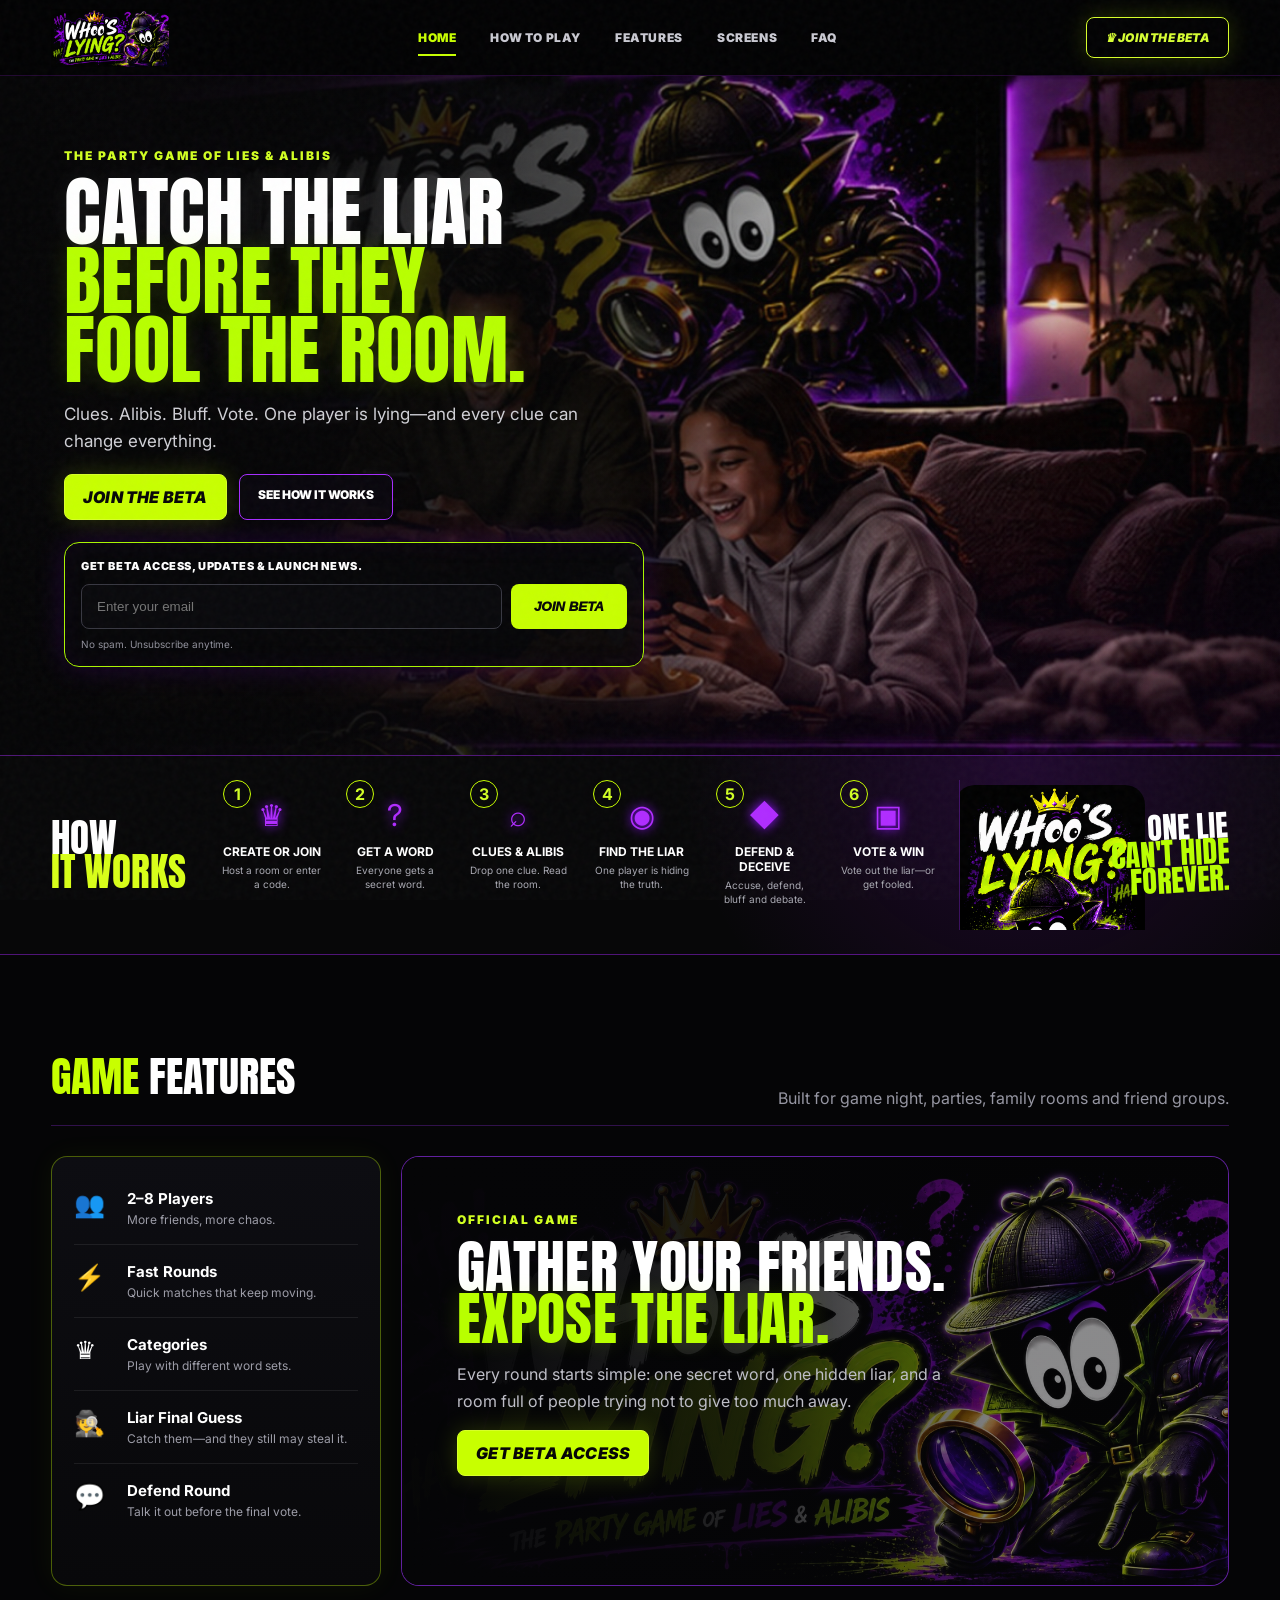
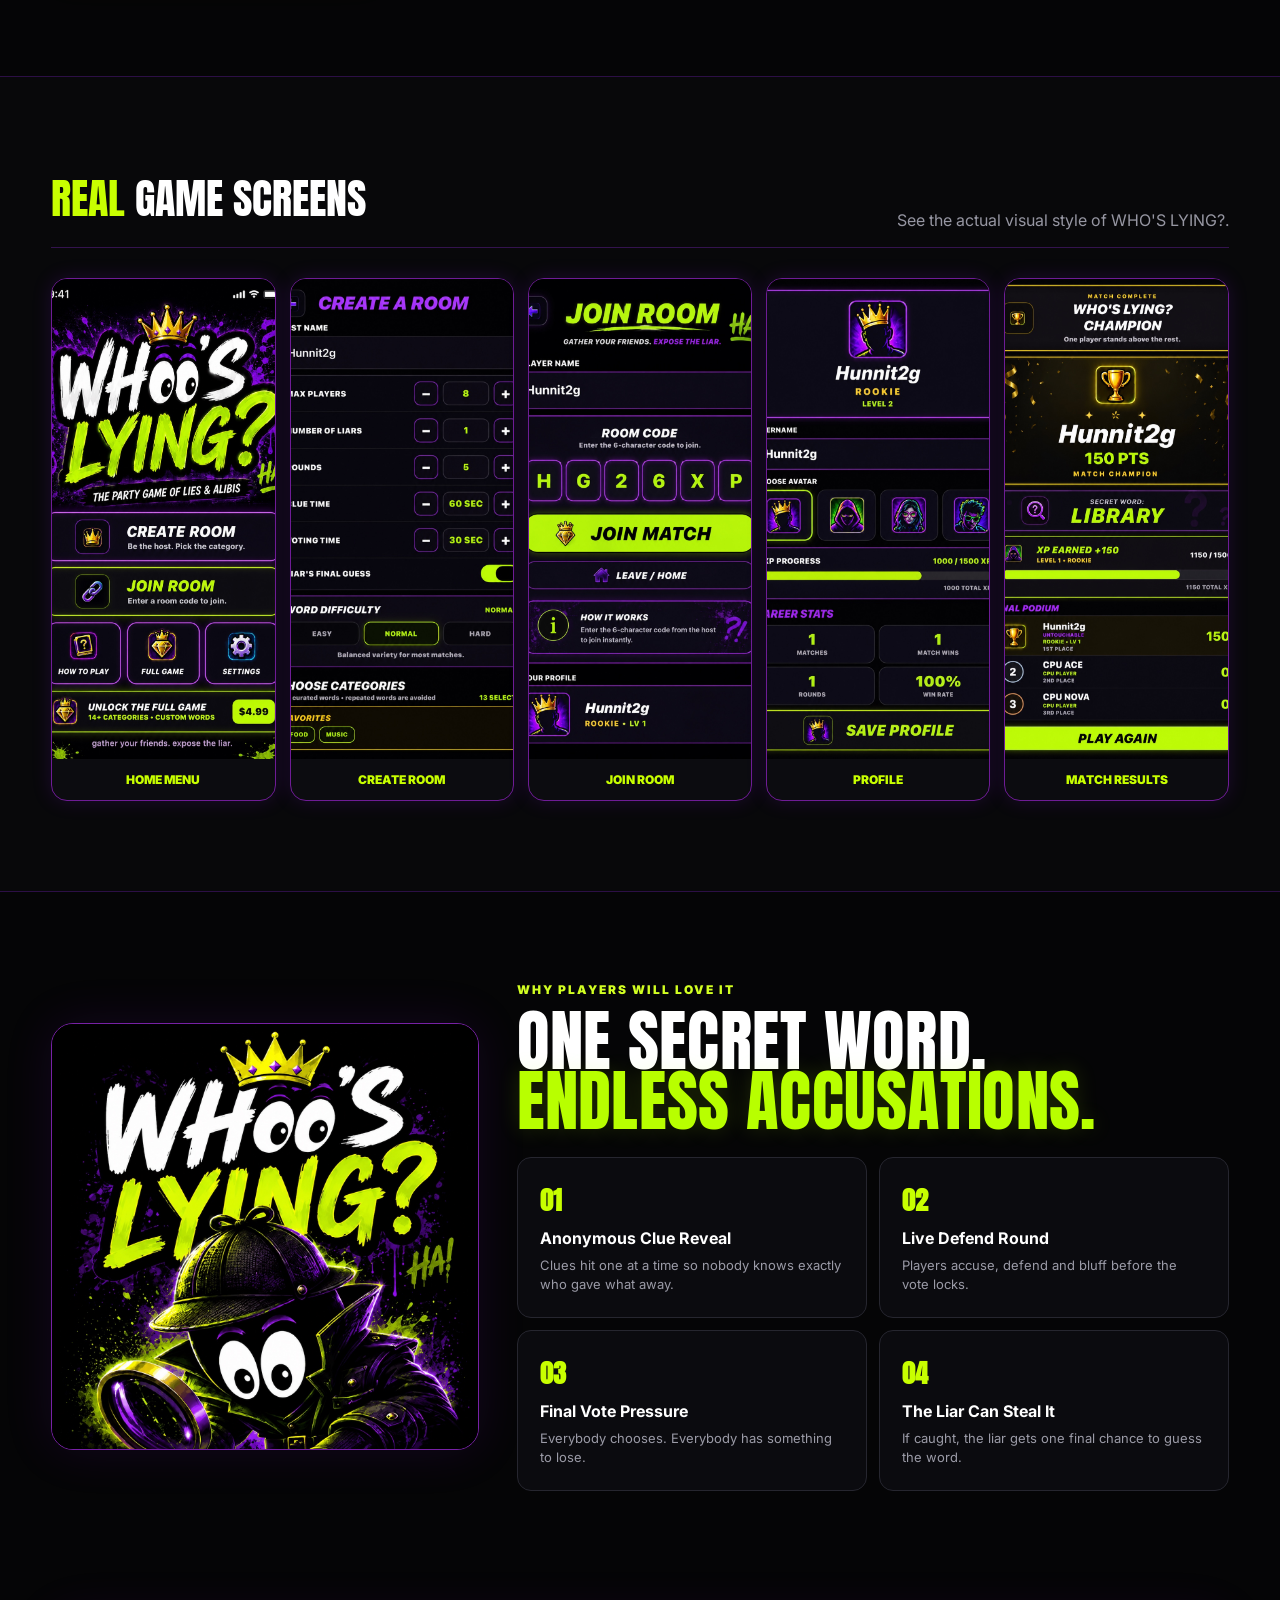
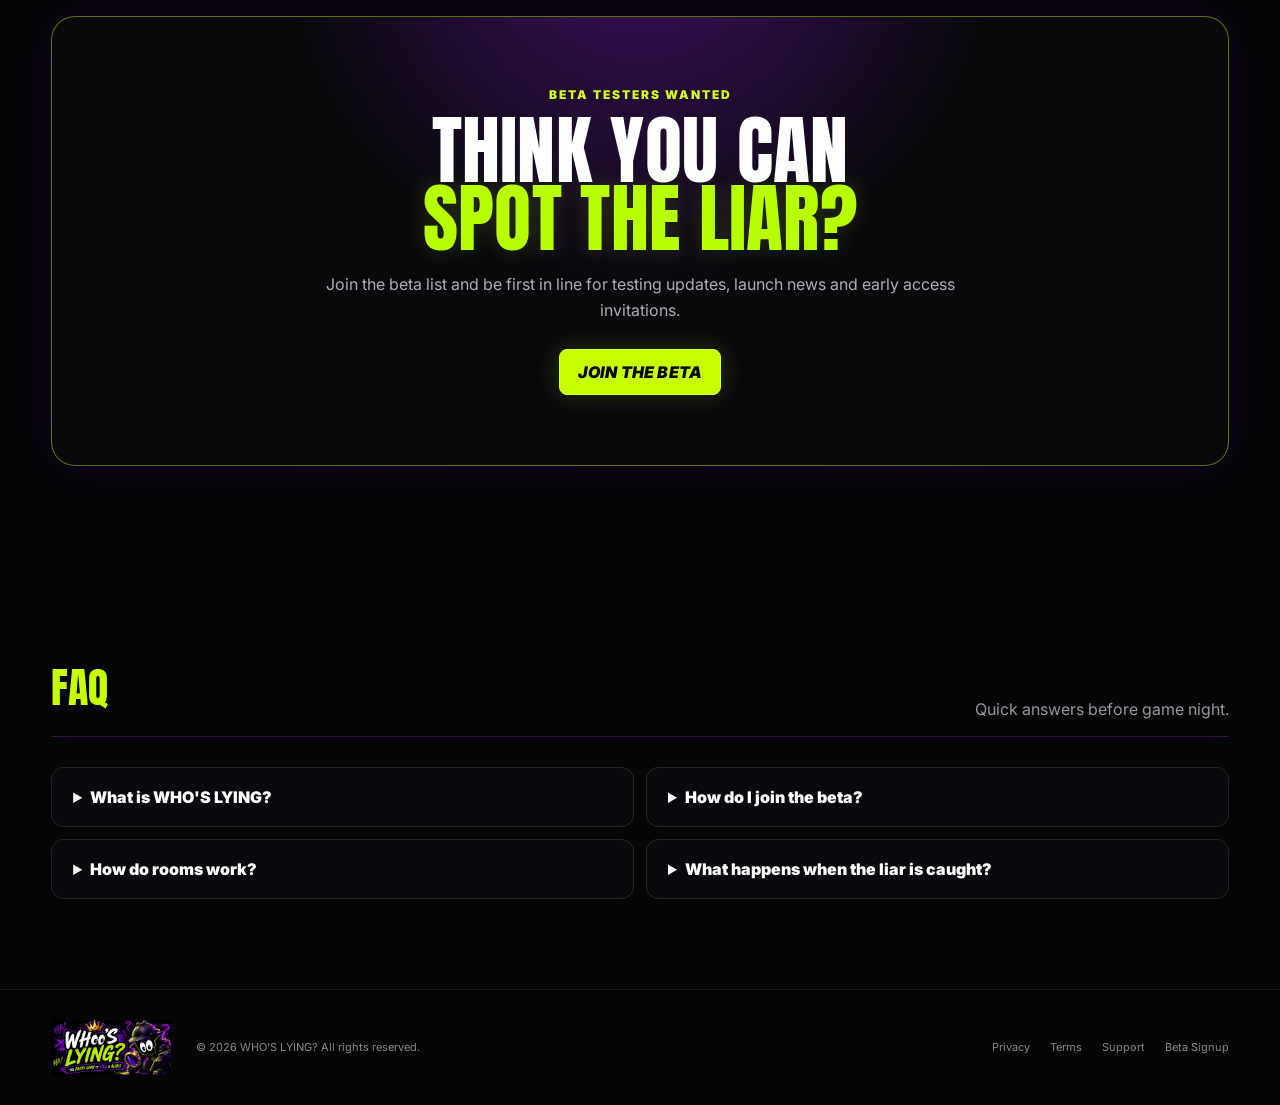
==== commit 0f124ddb: "Add files via upload" ====
--- a/index.html
+++ b/index.html
@@ -6,7 +6,7 @@
   <meta name="theme-color" content="#050506">
   <meta name="description" content="WHO'S LYING? — the party game of lies, alibis, clues and chaos. Join the beta.">
   <title>WHO'S LYING? — Official Game</title>
-  <link rel="icon" href="assets/favicon.svg" type="image/svg+xml">
+  <link rel="icon" href="favicon.svg" type="image/svg+xml">
   <link rel="preconnect" href="https://fonts.googleapis.com">
   <link rel="preconnect" href="https://fonts.gstatic.com" crossorigin>
   <link href="https://fonts.googleapis.com/css2?family=Anton&family=Inter:wght@400;600;700;800;900&display=swap" rel="stylesheet">
@@ -16,7 +16,7 @@
   <div class="grain"></div>
   <header class="topbar">
     <a href="#top" class="mini-logo" aria-label="WHO'S LYING home">
-      <img src="assets/cover.jpg" alt="WHO'S LYING? logo">
+      <img src="cover.jpg" alt="WHO'S LYING? logo">
     </a>
     <button class="menu-button" aria-label="Open menu" aria-expanded="false">☰</button>
     <nav class="navlinks">
@@ -68,7 +68,7 @@
         <article class="micro-step reveal"><b>6</b><span class="step-icon">▣</span><h3>VOTE & WIN</h3><p>Vote out the liar—or get fooled.</p></article>
       </div>
       <div class="mascot-promo reveal">
-        <img src="assets/detective.jpg" alt="WHO'S LYING detective mascot">
+        <img src="detective.jpg" alt="WHO'S LYING detective mascot">
         <div>ONE LIE<br><span>CAN'T HIDE<br>FOREVER.</span></div>
       </div>
     </section>
@@ -87,7 +87,7 @@
           <div class="feature-item"><span>💬</span><div><h3>Defend Round</h3><p>Talk it out before the final vote.</p></div></div>
         </aside>
         <div class="cover-card reveal">
-          <img src="assets/cover.jpg" alt="WHO'S LYING? official cover art">
+          <img src="cover.jpg" alt="WHO'S LYING? official cover art">
           <div class="cover-copy">
             <div class="eyebrow">OFFICIAL GAME</div>
             <h2>GATHER YOUR FRIENDS.<br><span>EXPOSE THE LIAR.</span></h2>
@@ -104,16 +104,16 @@
         <p>See the actual visual style of WHO'S LYING?.</p>
       </div>
       <div class="screen-row">
-        <figure class="screen-card reveal"><img src="assets/screen-home.jpg" alt="WHO'S LYING home screen"><figcaption>HOME MENU</figcaption></figure>
-        <figure class="screen-card reveal"><img src="assets/screen-create.jpg" alt="Create room screen"><figcaption>CREATE ROOM</figcaption></figure>
-        <figure class="screen-card reveal"><img src="assets/screen-join.jpg" alt="Join room screen"><figcaption>JOIN ROOM</figcaption></figure>
-        <figure class="screen-card reveal"><img src="assets/screen-profile.jpg" alt="Player profile screen"><figcaption>PROFILE</figcaption></figure>
-        <figure class="screen-card reveal"><img src="assets/screen-results.jpg" alt="Match champion results screen"><figcaption>MATCH RESULTS</figcaption></figure>
+        <figure class="screen-card reveal"><img src="screen-home.jpg" alt="WHO'S LYING home screen"><figcaption>HOME MENU</figcaption></figure>
+        <figure class="screen-card reveal"><img src="screen-create.jpg" alt="Create room screen"><figcaption>CREATE ROOM</figcaption></figure>
+        <figure class="screen-card reveal"><img src="screen-join.jpg" alt="Join room screen"><figcaption>JOIN ROOM</figcaption></figure>
+        <figure class="screen-card reveal"><img src="screen-profile.jpg" alt="Player profile screen"><figcaption>PROFILE</figcaption></figure>
+        <figure class="screen-card reveal"><img src="screen-results.jpg" alt="Match champion results screen"><figcaption>MATCH RESULTS</figcaption></figure>
       </div>
     </section>
 
     <section class="love-section">
-      <div class="love-art reveal"><img src="assets/detective.jpg" alt="WHO'S LYING detective artwork"></div>
+      <div class="love-art reveal"><img src="detective.jpg" alt="WHO'S LYING detective artwork"></div>
       <div class="love-copy reveal">
         <div class="tag">WHY PLAYERS WILL LOVE IT</div>
         <h2>ONE SECRET WORD.<br><span>ENDLESS ACCUSATIONS.</span></h2>
@@ -147,7 +147,7 @@
   </main>
 
   <footer>
-    <div class="footer-brand"><img src="assets/cover.jpg" alt="WHO'S LYING? logo"></div>
+    <div class="footer-brand"><img src="cover.jpg" alt="WHO'S LYING? logo"></div>
     <p>© <span id="year"></span> WHO'S LYING? All rights reserved.</p>
     <div class="footer-links"><a href="privacy.html">Privacy</a><a href="terms.html">Terms</a><a href="mailto:waltermoore89@gmail.com">Support</a><a href="#beta">Beta Signup</a></div>
   </footer>
--- a/styles.css
+++ b/styles.css
@@ -1 +1 @@
-*{box-sizing:border-box}html{scroll-behavior:smooth}body{margin:0;background:#050506;color:#fff;font-family:Inter,Arial,sans-serif;overflow-x:hidden}.grain{position:fixed;inset:0;pointer-events:none;opacity:.035;z-index:99;background-image:url("data:image/svg+xml,%3Csvg viewBox='0 0 180 180' xmlns='http://www.w3.org/2000/svg'%3E%3Cfilter id='n'%3E%3CfeTurbulence type='fractalNoise' baseFrequency='.8' numOctaves='3' stitchTiles='stitch'/%3E%3C/filter%3E%3Crect width='100%25' height='100%25' filter='url(%23n)'/%3E%3C/svg%3E")}a{color:inherit;text-decoration:none}.sr-only{position:absolute!important;width:1px;height:1px;padding:0;margin:-1px;overflow:hidden;clip:rect(0,0,0,0);white-space:nowrap;border:0}.topbar{height:76px;display:flex;align-items:center;gap:28px;padding:0 4vw;position:sticky;top:0;z-index:50;background:rgba(3,3,4,.92);backdrop-filter:blur(18px);border-bottom:1px solid rgba(169,36,255,.18)}.mini-logo{width:118px;height:58px;overflow:hidden;display:block}.mini-logo img{width:100%;height:100%;object-fit:cover;object-position:24% 50%;filter:saturate(1.15) contrast(1.05)}.navlinks{display:flex;align-items:center;gap:34px;margin:auto}.navlinks a{font-size:12px;font-weight:900;letter-spacing:.6px;color:#c9c9d2;position:relative;padding:29px 0}.navlinks a:after{content:"";height:2px;background:#c8ff00;position:absolute;left:0;right:100%;bottom:18px;transition:.2s}.navlinks a:hover,.navlinks .active{color:#c8ff00}.navlinks a:hover:after,.navlinks .active:after{right:0}.beta-nav,.primary-btn{display:inline-flex;align-items:center;justify-content:center;border:1px solid #d7ff29;border-radius:8px;background:#c8ff00;color:#070707;font-weight:950;font-style:italic;letter-spacing:.2px;padding:12px 18px;box-shadow:0 0 24px rgba(200,255,0,.18);transition:.2s}.beta-nav{font-size:12px;background:transparent;color:#d8ff33}.beta-nav:hover,.primary-btn:hover{transform:translateY(-2px);box-shadow:0 0 34px rgba(200,255,0,.35)}.menu-button{display:none;background:transparent;border:0;color:white;font-size:24px}.hero{position:relative;min-height:680px;border-bottom:1px solid rgba(166,44,255,.45);overflow:hidden}.hero-media{position:absolute;inset:0;background-image:url('assets/family-hero.jpg');background-size:cover;background-position:center right;transform:scale(1.015)}.hero-shade{position:absolute;inset:0;background:linear-gradient(90deg,#050506 0%,rgba(5,5,6,.97) 24%,rgba(5,5,6,.72) 46%,rgba(5,5,6,.10) 72%,rgba(5,5,6,.12) 100%),linear-gradient(0deg,rgba(85,0,125,.12),transparent 48%)}.hero-copy{position:relative;z-index:2;width:min(650px,92vw);padding:72px 0 50px;margin-left:5vw}.tag,.eyebrow{font-size:12px;font-weight:950;letter-spacing:2px;color:#d2ff22;margin-bottom:14px}.hero h1,.cover-copy h2,.love-copy h2,.cta-card h2{font-family:Anton,Impact,sans-serif;font-weight:400;line-height:.9;letter-spacing:.3px;margin:0;text-transform:uppercase}.hero h1{font-size:clamp(55px,6vw,94px);text-shadow:0 4px 0 #111,0 0 22px rgba(255,255,255,.08)}.hero h1 span,.cover-copy h2 span,.love-copy h2 span,.cta-card h2 span{color:#b8ff00;text-shadow:0 0 22px rgba(184,255,0,.16)}.hero p{max-width:570px;color:#d0d0d6;font-size:17px;line-height:1.55}.hero-actions{display:flex;gap:12px;flex-wrap:wrap;margin:20px 0}.ghost-btn{padding:12px 18px;border:1px solid #a62dff;border-radius:8px;background:rgba(11,8,16,.72);font-size:12px;font-weight:900}.ghost-btn:hover{border-color:#d3ff18;color:#d3ff18}.beta-card{width:min(580px,100%);margin-top:22px;border:1px solid #aaf600;background:rgba(7,7,9,.85);border-radius:15px;padding:16px;box-shadow:0 0 30px rgba(142,0,255,.18),inset 0 0 24px rgba(117,0,178,.08)}.beta-title{font-size:11px;font-weight:900;letter-spacing:.6px;margin-bottom:11px}.beta-row{display:flex;gap:9px}.beta-row input{flex:1;min-width:0;background:#09090c;border:1px solid #373741;border-radius:8px;padding:14px 15px;color:#fff;outline:none}.beta-row input:focus{border-color:#b7ff00;box-shadow:0 0 0 3px rgba(183,255,0,.08)}.beta-row button{background:#c8ff00;border:0;border-radius:8px;color:#070707;font-weight:950;font-style:italic;padding:0 23px;cursor:pointer}.beta-card small{display:block;margin-top:9px;color:#8f8f9a;font-size:10px}.how-strip{display:grid;grid-template-columns:150px 1fr 270px;align-items:stretch;gap:14px;padding:24px 4vw;background:radial-gradient(circle at 80% 0%,rgba(145,16,220,.18),transparent 33%),#070708;border-bottom:1px solid rgba(167,36,255,.45)}.how-title{font-family:Anton;font-size:39px;line-height:.87;align-self:center;transform:rotate(-4deg);color:#d9ff18}.how-title span{color:#fff}.steps-grid{display:grid;grid-template-columns:repeat(6,1fr);gap:10px}.micro-step{text-align:center;padding:10px 5px;position:relative}.micro-step b{position:absolute;top:0;left:8px;border:1px solid #c8ff00;border-radius:50%;width:28px;height:28px;display:grid;place-items:center;color:#d2ff24}.step-icon{height:50px;display:grid;place-items:center;font-size:30px;color:#b02cff;text-shadow:0 0 12px #8d12ff}.micro-step h3{font-size:12px;margin:4px 0 5px}.micro-step p{font-size:10px;line-height:1.35;color:#a9a9b2;margin:0}.mascot-promo{position:relative;overflow:hidden;min-height:150px;border-left:1px solid rgba(155,40,255,.3);display:flex;align-items:center;justify-content:flex-end}.mascot-promo img{position:absolute;left:-5px;bottom:-45px;width:190px;border-radius:20px;filter:saturate(1.2)}.mascot-promo div{position:relative;z-index:2;font-family:Anton;font-size:30px;line-height:.88;text-align:right;transform:rotate(-3deg)}.mascot-promo span{color:#b9ff00}.content-section,.screens-section,.faq-section{padding:90px 4vw;max-width:1500px;margin:auto}.section-head{display:flex;align-items:flex-end;justify-content:space-between;gap:20px;margin-bottom:30px;border-bottom:1px solid rgba(161,48,255,.28);padding-bottom:17px}.section-head>div{font-family:Anton;font-size:42px}.section-head span{color:#c8ff00}.section-head p{margin:0;color:#9696a2}.feature-layout{display:grid;grid-template-columns:330px 1fr;gap:20px}.feature-card{background:linear-gradient(180deg,#0d0d12,#08080a);border:1px solid rgba(197,255,0,.35);border-radius:16px;padding:15px 22px;box-shadow:0 0 28px rgba(170,255,0,.05)}.feature-item{display:flex;gap:15px;padding:17px 0;border-bottom:1px solid rgba(255,255,255,.08)}.feature-item:last-child{border-bottom:0}.feature-item>span{font-size:25px;width:38px}.feature-item h3{margin:0 0 4px;font-size:15px}.feature-item p{margin:0;color:#9c9ca7;font-size:12px}.cover-card{min-height:430px;position:relative;overflow:hidden;border:1px solid rgba(155,48,255,.6);border-radius:18px;background:#0b0b0e}.cover-card img{position:absolute;inset:0;width:100%;height:100%;object-fit:cover;opacity:.62}.cover-card:after{content:"";position:absolute;inset:0;background:linear-gradient(90deg,rgba(5,5,7,.98) 8%,rgba(5,5,7,.8) 42%,rgba(5,5,7,.15) 75%)}.cover-copy{position:relative;z-index:2;padding:55px;max-width:620px}.cover-copy h2{font-size:58px}.cover-copy p{color:#bebec7;line-height:1.65;max-width:560px}.screens-section{max-width:none;background:#08080a;border-top:1px solid rgba(157,40,255,.24);border-bottom:1px solid rgba(157,40,255,.24)}.screens-section>.section-head,.screen-row{max-width:1500px;margin-left:auto;margin-right:auto}.screen-row{display:grid;grid-template-columns:repeat(5,1fr);gap:14px;align-items:end}.screen-card{margin:0;background:#0c0c10;border:1px solid #6e1c95;border-radius:16px;overflow:hidden;box-shadow:0 0 20px rgba(150,24,255,.15);transition:.25s}.screen-card:hover{transform:translateY(-8px);border-color:#c8ff00;box-shadow:0 0 30px rgba(200,255,0,.16)}.screen-card img{width:100%;height:480px;object-fit:cover;object-position:top;display:block}.screen-card figcaption{text-align:center;padding:13px;color:#c8ff00;font-size:12px;font-weight:950}.love-section{max-width:1500px;margin:auto;padding:90px 4vw;display:grid;grid-template-columns:.75fr 1.25fr;gap:38px;align-items:center}.love-art{border-radius:22px;overflow:hidden;border:1px solid #7721a5;box-shadow:0 0 50px rgba(130,24,221,.12)}.love-art img{display:block;width:100%;aspect-ratio:1/1;object-fit:cover}.love-copy h2{font-size:67px}.love-grid{display:grid;grid-template-columns:1fr 1fr;gap:12px;margin-top:25px}.love-grid>div{background:#0b0b0f;border:1px solid #26262f;border-radius:14px;padding:22px}.love-grid b{color:#c8ff00;font-family:Anton;font-size:26px}.love-grid h3{margin:8px 0;font-size:16px}.love-grid p{margin:0;color:#9b9ba7;font-size:13px;line-height:1.5}.cta-section{padding:35px 4vw 100px}.cta-card{max-width:1400px;margin:auto;text-align:center;border:1px solid rgba(197,255,0,.43);border-radius:24px;padding:70px 30px;background:radial-gradient(circle at 50% -20%,rgba(160,24,255,.35),transparent 45%),#09090c;box-shadow:0 0 50px rgba(137,19,214,.12)}.cta-card h2{font-size:76px}.cta-card p{color:#adadb7;max-width:680px;margin:20px auto 25px;line-height:1.6}.faq-grid{display:grid;grid-template-columns:1fr 1fr;gap:12px}.faq-grid details{background:#0a0a0e;border:1px solid #24242d;border-radius:12px;padding:19px 21px}.faq-grid summary{cursor:pointer;font-weight:900}.faq-grid p{color:#9f9fab;line-height:1.6}.reveal{opacity:0;transform:translateY(18px);transition:opacity .65s ease,transform .65s ease}.reveal.visible{opacity:1;transform:none}footer{display:flex;align-items:center;gap:25px;padding:30px 4vw;border-top:1px solid rgba(255,255,255,.08);color:#888892;font-size:11px}.footer-brand{width:120px;height:55px;overflow:hidden}.footer-brand img{width:100%;height:100%;object-fit:cover}.footer-links{margin-left:auto;display:flex;gap:20px}.footer-links a:hover{color:#c8ff00}@media(max-width:1150px){.how-strip{grid-template-columns:120px 1fr}.mascot-promo{display:none}.steps-grid{grid-template-columns:repeat(3,1fr)}.screen-row{grid-template-columns:repeat(3,1fr)}.screen-card img{height:440px}}@media(max-width:820px){.topbar{height:67px}.navlinks{position:absolute;top:67px;left:0;right:0;display:none;flex-direction:column;gap:0;background:#050506;border-bottom:1px solid #2e0c3c;padding:15px}.navlinks.open{display:flex}.navlinks a{padding:13px 5px}.navlinks a:after{display:none}.menu-button{display:block;margin-left:auto}.beta-nav{display:none}.hero{min-height:760px}.hero-media{background-position:62% center}.hero-shade{background:linear-gradient(0deg,#050506 0%,rgba(5,5,6,.92) 42%,rgba(5,5,6,.15) 100%)}.hero-copy{padding-top:330px;margin:0 auto;width:92vw}.hero h1{font-size:58px}.beta-row{flex-direction:column}.beta-row button{padding:14px}.how-strip{grid-template-columns:1fr}.how-title{text-align:center;transform:none}.steps-grid{grid-template-columns:repeat(2,1fr)}.feature-layout,.love-section{grid-template-columns:1fr}.screen-row{display:flex;overflow-x:auto;scroll-snap-type:x mandatory;padding-bottom:15px}.screen-card{min-width:280px;scroll-snap-align:start}.love-copy h2,.cta-card h2{font-size:52px}.faq-grid{grid-template-columns:1fr}footer{flex-wrap:wrap}.footer-links{width:100%;margin-left:0;flex-wrap:wrap}}@media(max-width:520px){.mini-logo{width:95px}.hero-copy{padding-top:300px}.hero h1{font-size:48px}.steps-grid{grid-template-columns:1fr 1fr}.micro-step{padding:15px 4px}.cover-copy{padding:32px 25px}.cover-copy h2{font-size:45px}.section-head{align-items:flex-start;flex-direction:column}.section-head>div{font-size:34px}.content-section,.screens-section,.faq-section,.love-section{padding:65px 18px}.love-grid{grid-template-columns:1fr}.cta-section{padding:15px 18px 70px}.cta-card{padding:55px 18px}.cta-card h2{font-size:46px}.hero-actions a{width:100%}}
+*{box-sizing:border-box}html{scroll-behavior:smooth}body{margin:0;background:#050506;color:#fff;font-family:Inter,Arial,sans-serif;overflow-x:hidden}.grain{position:fixed;inset:0;pointer-events:none;opacity:.035;z-index:99;background-image:url("data:image/svg+xml,%3Csvg viewBox='0 0 180 180' xmlns='http://www.w3.org/2000/svg'%3E%3Cfilter id='n'%3E%3CfeTurbulence type='fractalNoise' baseFrequency='.8' numOctaves='3' stitchTiles='stitch'/%3E%3C/filter%3E%3Crect width='100%25' height='100%25' filter='url(%23n)'/%3E%3C/svg%3E")}a{color:inherit;text-decoration:none}.sr-only{position:absolute!important;width:1px;height:1px;padding:0;margin:-1px;overflow:hidden;clip:rect(0,0,0,0);white-space:nowrap;border:0}.topbar{height:76px;display:flex;align-items:center;gap:28px;padding:0 4vw;position:sticky;top:0;z-index:50;background:rgba(3,3,4,.92);backdrop-filter:blur(18px);border-bottom:1px solid rgba(169,36,255,.18)}.mini-logo{width:118px;height:58px;overflow:hidden;display:block}.mini-logo img{width:100%;height:100%;object-fit:cover;object-position:24% 50%;filter:saturate(1.15) contrast(1.05)}.navlinks{display:flex;align-items:center;gap:34px;margin:auto}.navlinks a{font-size:12px;font-weight:900;letter-spacing:.6px;color:#c9c9d2;position:relative;padding:29px 0}.navlinks a:after{content:"";height:2px;background:#c8ff00;position:absolute;left:0;right:100%;bottom:18px;transition:.2s}.navlinks a:hover,.navlinks .active{color:#c8ff00}.navlinks a:hover:after,.navlinks .active:after{right:0}.beta-nav,.primary-btn{display:inline-flex;align-items:center;justify-content:center;border:1px solid #d7ff29;border-radius:8px;background:#c8ff00;color:#070707;font-weight:950;font-style:italic;letter-spacing:.2px;padding:12px 18px;box-shadow:0 0 24px rgba(200,255,0,.18);transition:.2s}.beta-nav{font-size:12px;background:transparent;color:#d8ff33}.beta-nav:hover,.primary-btn:hover{transform:translateY(-2px);box-shadow:0 0 34px rgba(200,255,0,.35)}.menu-button{display:none;background:transparent;border:0;color:white;font-size:24px}.hero{position:relative;min-height:680px;border-bottom:1px solid rgba(166,44,255,.45);overflow:hidden}.hero-media{position:absolute;inset:0;background-image:url('family-hero.jpg');background-size:cover;background-position:center right;transform:scale(1.015)}.hero-shade{position:absolute;inset:0;background:linear-gradient(90deg,#050506 0%,rgba(5,5,6,.97) 24%,rgba(5,5,6,.72) 46%,rgba(5,5,6,.10) 72%,rgba(5,5,6,.12) 100%),linear-gradient(0deg,rgba(85,0,125,.12),transparent 48%)}.hero-copy{position:relative;z-index:2;width:min(650px,92vw);padding:72px 0 50px;margin-left:5vw}.tag,.eyebrow{font-size:12px;font-weight:950;letter-spacing:2px;color:#d2ff22;margin-bottom:14px}.hero h1,.cover-copy h2,.love-copy h2,.cta-card h2{font-family:Anton,Impact,sans-serif;font-weight:400;line-height:.9;letter-spacing:.3px;margin:0;text-transform:uppercase}.hero h1{font-size:clamp(55px,6vw,94px);text-shadow:0 4px 0 #111,0 0 22px rgba(255,255,255,.08)}.hero h1 span,.cover-copy h2 span,.love-copy h2 span,.cta-card h2 span{color:#b8ff00;text-shadow:0 0 22px rgba(184,255,0,.16)}.hero p{max-width:570px;color:#d0d0d6;font-size:17px;line-height:1.55}.hero-actions{display:flex;gap:12px;flex-wrap:wrap;margin:20px 0}.ghost-btn{padding:12px 18px;border:1px solid #a62dff;border-radius:8px;background:rgba(11,8,16,.72);font-size:12px;font-weight:900}.ghost-btn:hover{border-color:#d3ff18;color:#d3ff18}.beta-card{width:min(580px,100%);margin-top:22px;border:1px solid #aaf600;background:rgba(7,7,9,.85);border-radius:15px;padding:16px;box-shadow:0 0 30px rgba(142,0,255,.18),inset 0 0 24px rgba(117,0,178,.08)}.beta-title{font-size:11px;font-weight:900;letter-spacing:.6px;margin-bottom:11px}.beta-row{display:flex;gap:9px}.beta-row input{flex:1;min-width:0;background:#09090c;border:1px solid #373741;border-radius:8px;padding:14px 15px;color:#fff;outline:none}.beta-row input:focus{border-color:#b7ff00;box-shadow:0 0 0 3px rgba(183,255,0,.08)}.beta-row button{background:#c8ff00;border:0;border-radius:8px;color:#070707;font-weight:950;font-style:italic;padding:0 23px;cursor:pointer}.beta-card small{display:block;margin-top:9px;color:#8f8f9a;font-size:10px}.how-strip{display:grid;grid-template-columns:150px 1fr 270px;align-items:stretch;gap:14px;padding:24px 4vw;background:radial-gradient(circle at 80% 0%,rgba(145,16,220,.18),transparent 33%),#070708;border-bottom:1px solid rgba(167,36,255,.45)}.how-title{font-family:Anton;font-size:39px;line-height:.87;align-self:center;transform:rotate(-4deg);color:#d9ff18}.how-title span{color:#fff}.steps-grid{display:grid;grid-template-columns:repeat(6,1fr);gap:10px}.micro-step{text-align:center;padding:10px 5px;position:relative}.micro-step b{position:absolute;top:0;left:8px;border:1px solid #c8ff00;border-radius:50%;width:28px;height:28px;display:grid;place-items:center;color:#d2ff24}.step-icon{height:50px;display:grid;place-items:center;font-size:30px;color:#b02cff;text-shadow:0 0 12px #8d12ff}.micro-step h3{font-size:12px;margin:4px 0 5px}.micro-step p{font-size:10px;line-height:1.35;color:#a9a9b2;margin:0}.mascot-promo{position:relative;overflow:hidden;min-height:150px;border-left:1px solid rgba(155,40,255,.3);display:flex;align-items:center;justify-content:flex-end}.mascot-promo img{position:absolute;left:-5px;bottom:-45px;width:190px;border-radius:20px;filter:saturate(1.2)}.mascot-promo div{position:relative;z-index:2;font-family:Anton;font-size:30px;line-height:.88;text-align:right;transform:rotate(-3deg)}.mascot-promo span{color:#b9ff00}.content-section,.screens-section,.faq-section{padding:90px 4vw;max-width:1500px;margin:auto}.section-head{display:flex;align-items:flex-end;justify-content:space-between;gap:20px;margin-bottom:30px;border-bottom:1px solid rgba(161,48,255,.28);padding-bottom:17px}.section-head>div{font-family:Anton;font-size:42px}.section-head span{color:#c8ff00}.section-head p{margin:0;color:#9696a2}.feature-layout{display:grid;grid-template-columns:330px 1fr;gap:20px}.feature-card{background:linear-gradient(180deg,#0d0d12,#08080a);border:1px solid rgba(197,255,0,.35);border-radius:16px;padding:15px 22px;box-shadow:0 0 28px rgba(170,255,0,.05)}.feature-item{display:flex;gap:15px;padding:17px 0;border-bottom:1px solid rgba(255,255,255,.08)}.feature-item:last-child{border-bottom:0}.feature-item>span{font-size:25px;width:38px}.feature-item h3{margin:0 0 4px;font-size:15px}.feature-item p{margin:0;color:#9c9ca7;font-size:12px}.cover-card{min-height:430px;position:relative;overflow:hidden;border:1px solid rgba(155,48,255,.6);border-radius:18px;background:#0b0b0e}.cover-card img{position:absolute;inset:0;width:100%;height:100%;object-fit:cover;opacity:.62}.cover-card:after{content:"";position:absolute;inset:0;background:linear-gradient(90deg,rgba(5,5,7,.98) 8%,rgba(5,5,7,.8) 42%,rgba(5,5,7,.15) 75%)}.cover-copy{position:relative;z-index:2;padding:55px;max-width:620px}.cover-copy h2{font-size:58px}.cover-copy p{color:#bebec7;line-height:1.65;max-width:560px}.screens-section{max-width:none;background:#08080a;border-top:1px solid rgba(157,40,255,.24);border-bottom:1px solid rgba(157,40,255,.24)}.screens-section>.section-head,.screen-row{max-width:1500px;margin-left:auto;margin-right:auto}.screen-row{display:grid;grid-template-columns:repeat(5,1fr);gap:14px;align-items:end}.screen-card{margin:0;background:#0c0c10;border:1px solid #6e1c95;border-radius:16px;overflow:hidden;box-shadow:0 0 20px rgba(150,24,255,.15);transition:.25s}.screen-card:hover{transform:translateY(-8px);border-color:#c8ff00;box-shadow:0 0 30px rgba(200,255,0,.16)}.screen-card img{width:100%;height:480px;object-fit:cover;object-position:top;display:block}.screen-card figcaption{text-align:center;padding:13px;color:#c8ff00;font-size:12px;font-weight:950}.love-section{max-width:1500px;margin:auto;padding:90px 4vw;display:grid;grid-template-columns:.75fr 1.25fr;gap:38px;align-items:center}.love-art{border-radius:22px;overflow:hidden;border:1px solid #7721a5;box-shadow:0 0 50px rgba(130,24,221,.12)}.love-art img{display:block;width:100%;aspect-ratio:1/1;object-fit:cover}.love-copy h2{font-size:67px}.love-grid{display:grid;grid-template-columns:1fr 1fr;gap:12px;margin-top:25px}.love-grid>div{background:#0b0b0f;border:1px solid #26262f;border-radius:14px;padding:22px}.love-grid b{color:#c8ff00;font-family:Anton;font-size:26px}.love-grid h3{margin:8px 0;font-size:16px}.love-grid p{margin:0;color:#9b9ba7;font-size:13px;line-height:1.5}.cta-section{padding:35px 4vw 100px}.cta-card{max-width:1400px;margin:auto;text-align:center;border:1px solid rgba(197,255,0,.43);border-radius:24px;padding:70px 30px;background:radial-gradient(circle at 50% -20%,rgba(160,24,255,.35),transparent 45%),#09090c;box-shadow:0 0 50px rgba(137,19,214,.12)}.cta-card h2{font-size:76px}.cta-card p{color:#adadb7;max-width:680px;margin:20px auto 25px;line-height:1.6}.faq-grid{display:grid;grid-template-columns:1fr 1fr;gap:12px}.faq-grid details{background:#0a0a0e;border:1px solid #24242d;border-radius:12px;padding:19px 21px}.faq-grid summary{cursor:pointer;font-weight:900}.faq-grid p{color:#9f9fab;line-height:1.6}.reveal{opacity:0;transform:translateY(18px);transition:opacity .65s ease,transform .65s ease}.reveal.visible{opacity:1;transform:none}footer{display:flex;align-items:center;gap:25px;padding:30px 4vw;border-top:1px solid rgba(255,255,255,.08);color:#888892;font-size:11px}.footer-brand{width:120px;height:55px;overflow:hidden}.footer-brand img{width:100%;height:100%;object-fit:cover}.footer-links{margin-left:auto;display:flex;gap:20px}.footer-links a:hover{color:#c8ff00}@media(max-width:1150px){.how-strip{grid-template-columns:120px 1fr}.mascot-promo{display:none}.steps-grid{grid-template-columns:repeat(3,1fr)}.screen-row{grid-template-columns:repeat(3,1fr)}.screen-card img{height:440px}}@media(max-width:820px){.topbar{height:67px}.navlinks{position:absolute;top:67px;left:0;right:0;display:none;flex-direction:column;gap:0;background:#050506;border-bottom:1px solid #2e0c3c;padding:15px}.navlinks.open{display:flex}.navlinks a{padding:13px 5px}.navlinks a:after{display:none}.menu-button{display:block;margin-left:auto}.beta-nav{display:none}.hero{min-height:760px}.hero-media{background-position:62% center}.hero-shade{background:linear-gradient(0deg,#050506 0%,rgba(5,5,6,.92) 42%,rgba(5,5,6,.15) 100%)}.hero-copy{padding-top:330px;margin:0 auto;width:92vw}.hero h1{font-size:58px}.beta-row{flex-direction:column}.beta-row button{padding:14px}.how-strip{grid-template-columns:1fr}.how-title{text-align:center;transform:none}.steps-grid{grid-template-columns:repeat(2,1fr)}.feature-layout,.love-section{grid-template-columns:1fr}.screen-row{display:flex;overflow-x:auto;scroll-snap-type:x mandatory;padding-bottom:15px}.screen-card{min-width:280px;scroll-snap-align:start}.love-copy h2,.cta-card h2{font-size:52px}.faq-grid{grid-template-columns:1fr}footer{flex-wrap:wrap}.footer-links{width:100%;margin-left:0;flex-wrap:wrap}}@media(max-width:520px){.mini-logo{width:95px}.hero-copy{padding-top:300px}.hero h1{font-size:48px}.steps-grid{grid-template-columns:1fr 1fr}.micro-step{padding:15px 4px}.cover-copy{padding:32px 25px}.cover-copy h2{font-size:45px}.section-head{align-items:flex-start;flex-direction:column}.section-head>div{font-size:34px}.content-section,.screens-section,.faq-section,.love-section{padding:65px 18px}.love-grid{grid-template-columns:1fr}.cta-section{padding:15px 18px 70px}.cta-card{padding:55px 18px}.cta-card h2{font-size:46px}.hero-actions a{width:100%}}
